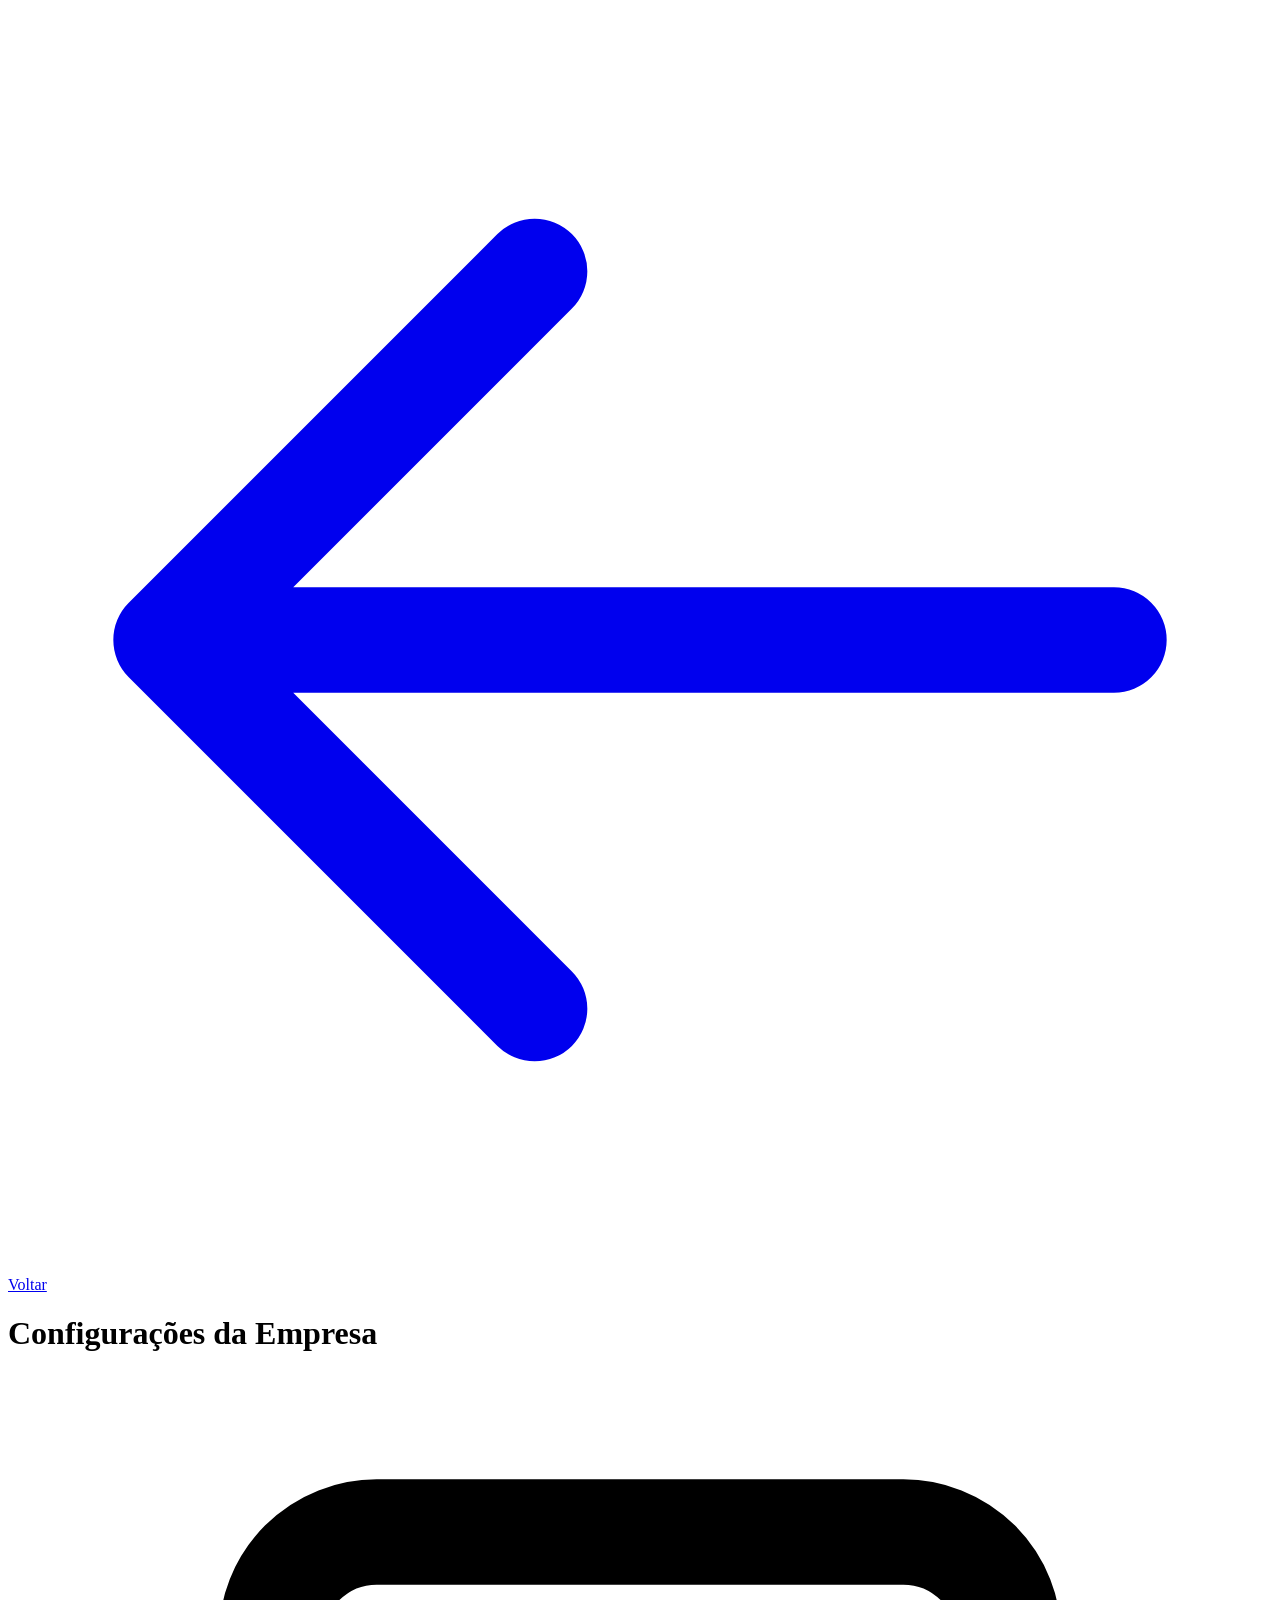
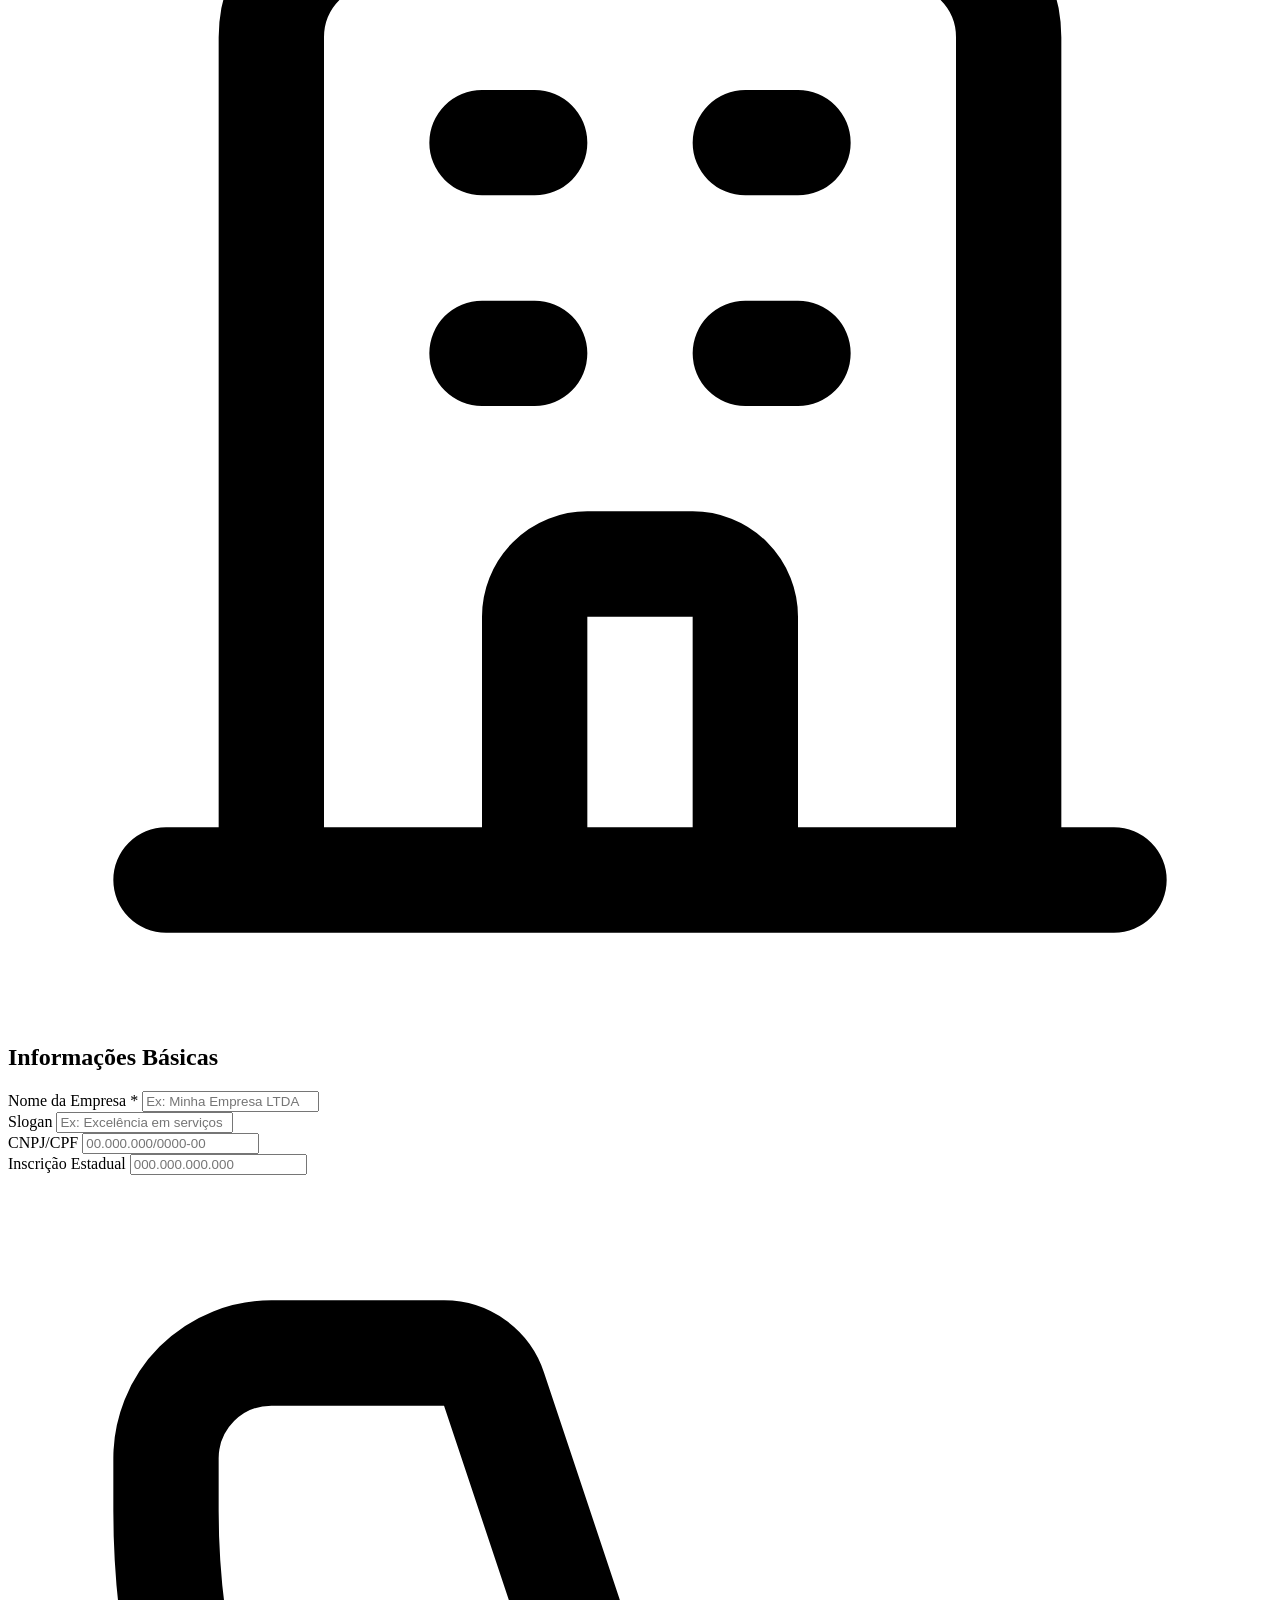
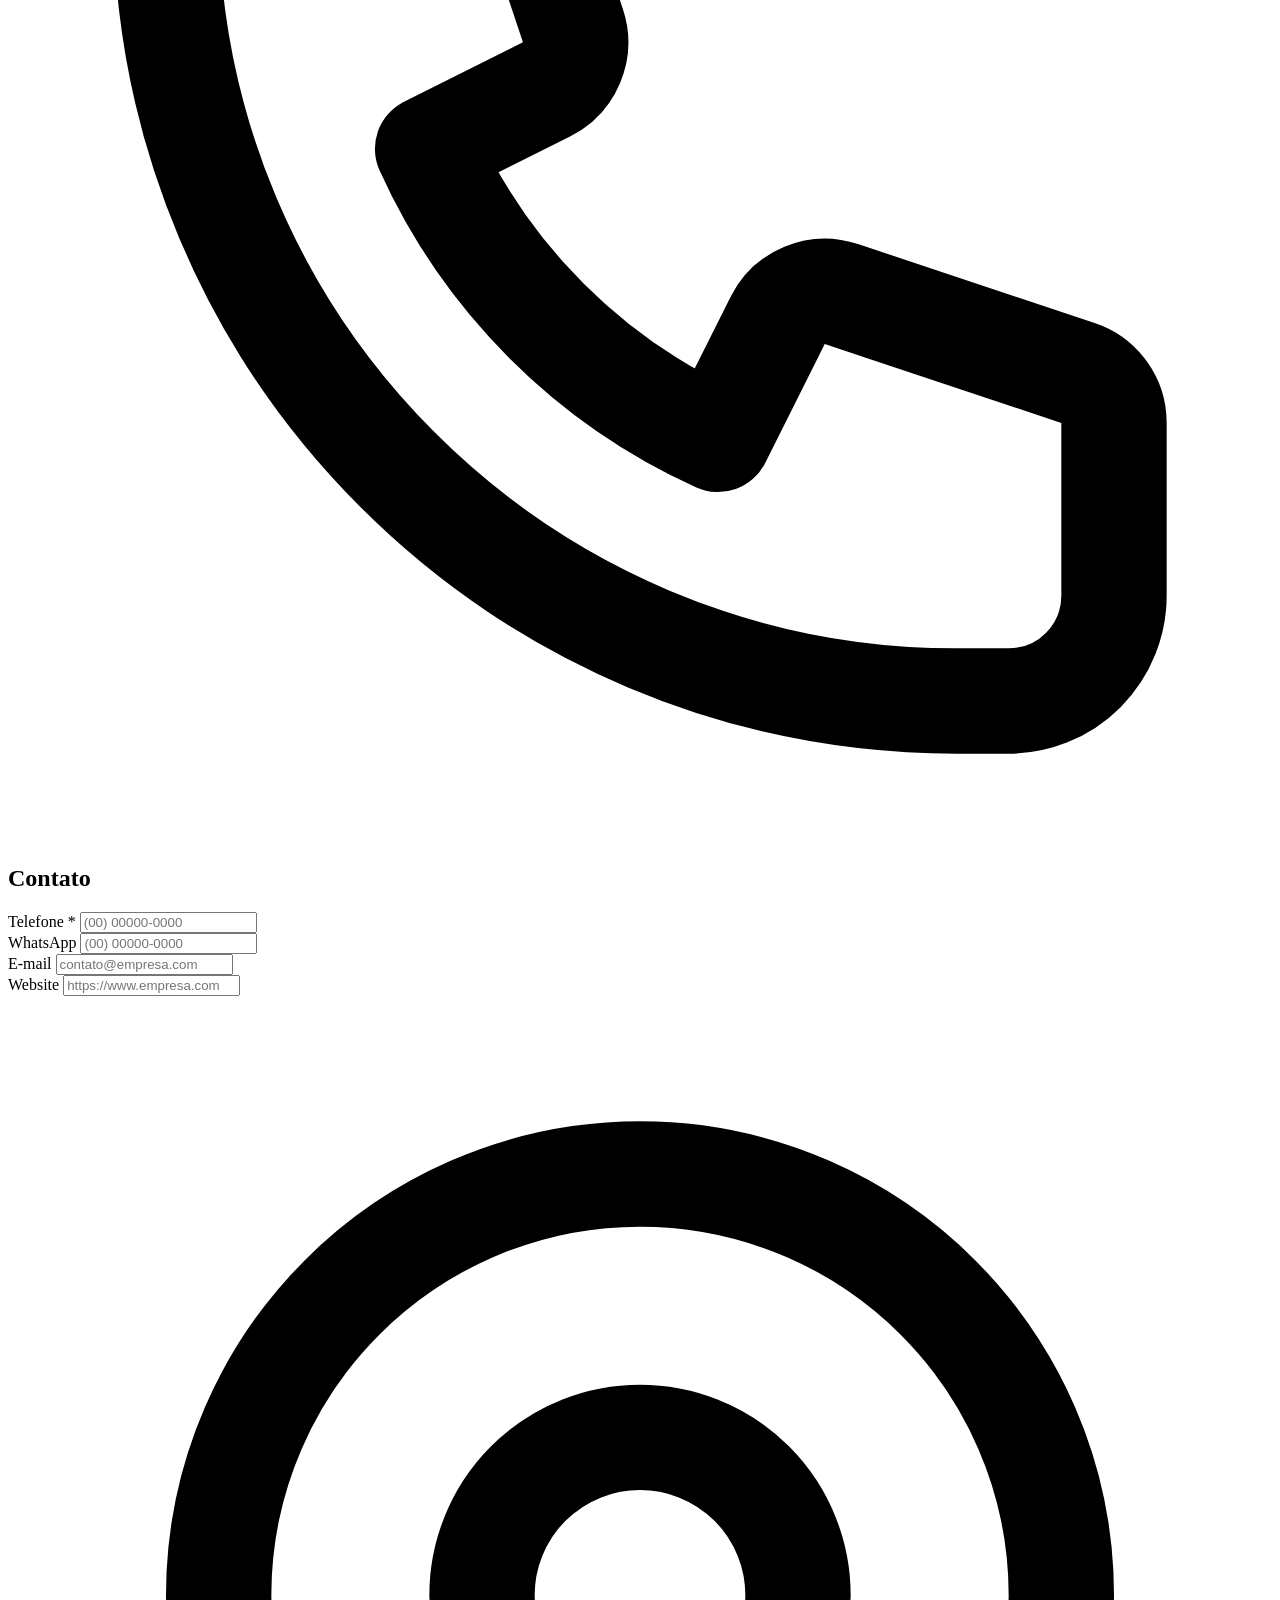
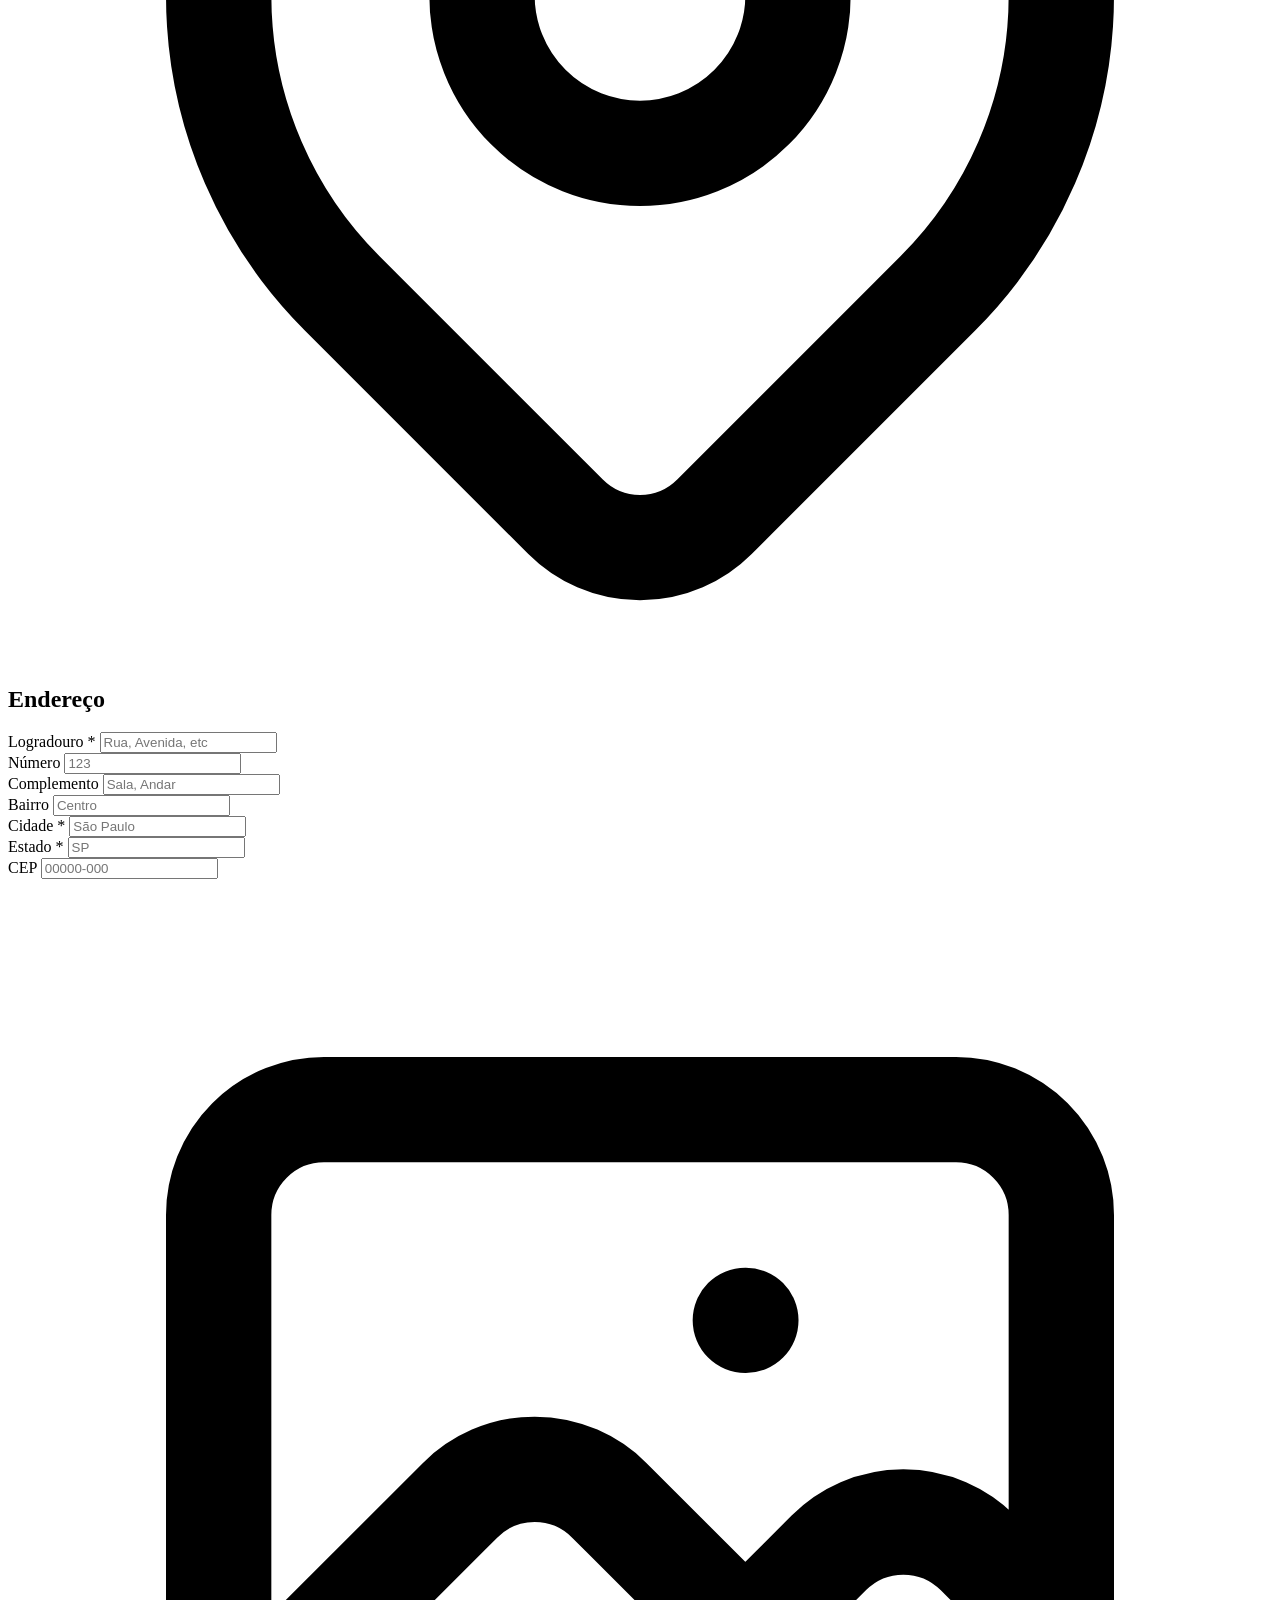
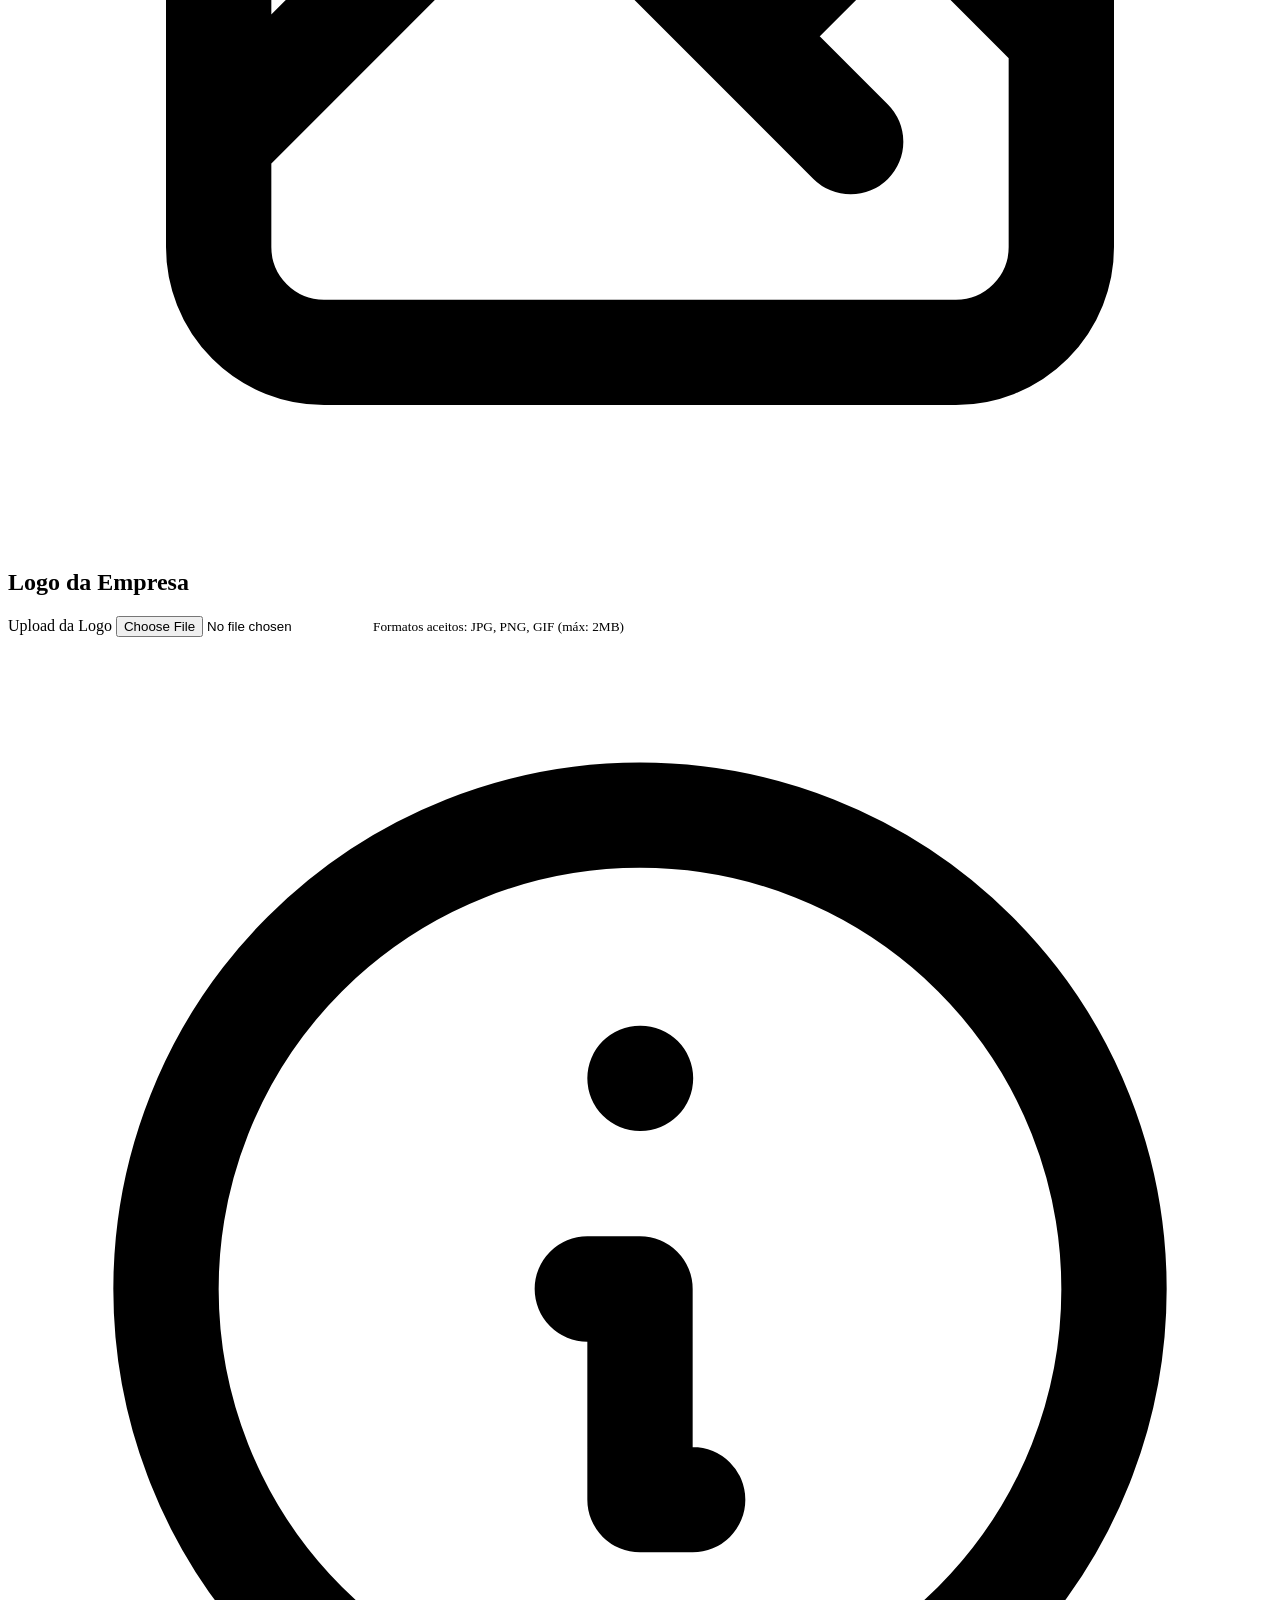
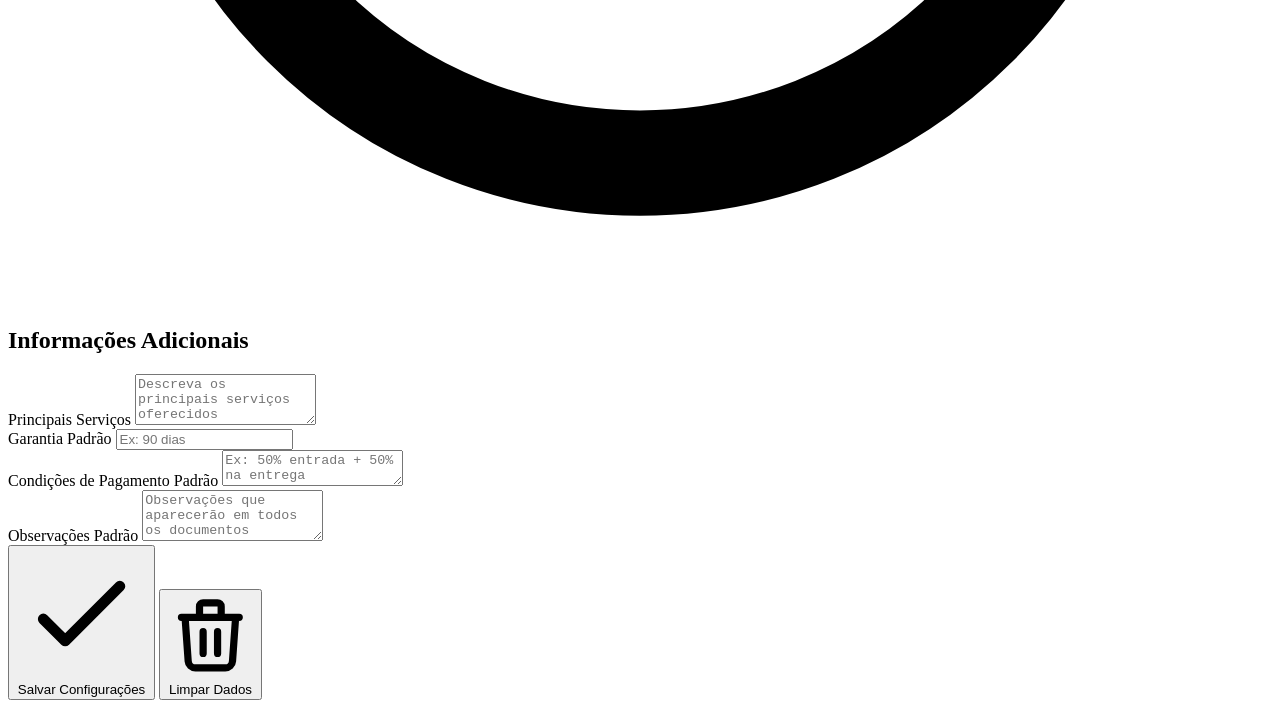
==== admin.html @ c1aea3e6 "Add files via upload" ====
<!DOCTYPE html>
<html lang="pt-BR">

<head>
    <meta charset="UTF-8">
    <meta name="viewport" content="width=device-width, initial-scale=1.0">
    <meta name="description" content="Configurações administrativas da empresa">
    <title>Painel Administrativo - Configurações</title>
    <link rel="stylesheet" href="css/style.css">
    <link rel="preconnect" href="https://fonts.googleapis.com">
    <link rel="preconnect" href="https://fonts.gstatic.com" crossorigin>
</head>

<body>
    <div class="container">
        <header class="header">
            <a href="index.html" class="back-button">
                <svg xmlns="http://www.w3.org/2000/svg" fill="none" viewBox="0 0 24 24" stroke="currentColor"
                    stroke-width="2">
                    <path stroke-linecap="round" stroke-linejoin="round" d="M10 19l-7-7m0 0l7-7m-7 7h18" />
                </svg>
                Voltar
            </a>
            <h1>Configurações da Empresa</h1>
        </header>

        <main class="admin-panel">
            <form id="adminForm" class="admin-form">
                <div class="form-section">
                    <h2>
                        <svg xmlns="http://www.w3.org/2000/svg" fill="none" viewBox="0 0 24 24" stroke="currentColor"
                            stroke-width="2">
                            <path stroke-linecap="round" stroke-linejoin="round"
                                d="M19 21V5a2 2 0 00-2-2H7a2 2 0 00-2 2v16m14 0h2m-2 0h-5m-9 0H3m2 0h5M9 7h1m-1 4h1m4-4h1m-1 4h1m-5 10v-5a1 1 0 011-1h2a1 1 0 011 1v5m-4 0h4" />
                        </svg>
                        Informações Básicas
                    </h2>

                    <div class="form-group">
                        <label for="companyName">Nome da Empresa *</label>
                        <input type="text" id="companyName" required placeholder="Ex: Minha Empresa LTDA">
                    </div>

                    <div class="form-group">
                        <label for="companySlogan">Slogan</label>
                        <input type="text" id="companySlogan" placeholder="Ex: Excelência em serviços">
                    </div>

                    <div class="form-row">
                        <div class="form-group">
                            <label for="companyCNPJ">CNPJ/CPF</label>
                            <input type="text" id="companyCNPJ" placeholder="00.000.000/0000-00">
                        </div>

                        <div class="form-group">
                            <label for="companyIE">Inscrição Estadual</label>
                            <input type="text" id="companyIE" placeholder="000.000.000.000">
                        </div>
                    </div>
                </div>

                <div class="form-section">
                    <h2>
                        <svg xmlns="http://www.w3.org/2000/svg" fill="none" viewBox="0 0 24 24" stroke="currentColor"
                            stroke-width="2">
                            <path stroke-linecap="round" stroke-linejoin="round"
                                d="M3 5a2 2 0 012-2h3.28a1 1 0 01.948.684l1.498 4.493a1 1 0 01-.502 1.21l-2.257 1.13a11.042 11.042 0 005.516 5.516l1.13-2.257a1 1 0 011.21-.502l4.493 1.498a1 1 0 01.684.949V19a2 2 0 01-2 2h-1C9.716 21 3 14.284 3 6V5z" />
                        </svg>
                        Contato
                    </h2>

                    <div class="form-row">
                        <div class="form-group">
                            <label for="companyPhone">Telefone *</label>
                            <input type="tel" id="companyPhone" required placeholder="(00) 00000-0000">
                        </div>

                        <div class="form-group">
                            <label for="companyWhatsapp">WhatsApp</label>
                            <input type="tel" id="companyWhatsapp" placeholder="(00) 00000-0000">
                        </div>
                    </div>

                    <div class="form-group">
                        <label for="companyEmail">E-mail</label>
                        <input type="email" id="companyEmail" placeholder="contato@empresa.com">
                    </div>

                    <div class="form-group">
                        <label for="companyWebsite">Website</label>
                        <input type="url" id="companyWebsite" placeholder="https://www.empresa.com">
                    </div>
                </div>

                <div class="form-section">
                    <h2>
                        <svg xmlns="http://www.w3.org/2000/svg" fill="none" viewBox="0 0 24 24" stroke="currentColor"
                            stroke-width="2">
                            <path stroke-linecap="round" stroke-linejoin="round"
                                d="M17.657 16.657L13.414 20.9a1.998 1.998 0 01-2.827 0l-4.244-4.243a8 8 0 1111.314 0z" />
                            <path stroke-linecap="round" stroke-linejoin="round" d="M15 11a3 3 0 11-6 0 3 3 0 016 0z" />
                        </svg>
                        Endereço
                    </h2>

                    <div class="form-group">
                        <label for="companyAddress">Logradouro *</label>
                        <input type="text" id="companyAddress" required placeholder="Rua, Avenida, etc">
                    </div>

                    <div class="form-row">
                        <div class="form-group">
                            <label for="companyNumber">Número</label>
                            <input type="text" id="companyNumber" placeholder="123">
                        </div>

                        <div class="form-group">
                            <label for="companyComplement">Complemento</label>
                            <input type="text" id="companyComplement" placeholder="Sala, Andar">
                        </div>
                    </div>

                    <div class="form-row">
                        <div class="form-group">
                            <label for="companyNeighborhood">Bairro</label>
                            <input type="text" id="companyNeighborhood" placeholder="Centro">
                        </div>

                        <div class="form-group">
                            <label for="companyCity">Cidade *</label>
                            <input type="text" id="companyCity" required placeholder="São Paulo">
                        </div>
                    </div>

                    <div class="form-row">
                        <div class="form-group">
                            <label for="companyState">Estado *</label>
                            <input type="text" id="companyState" required placeholder="SP" maxlength="2">
                        </div>

                        <div class="form-group">
                            <label for="companyCEP">CEP</label>
                            <input type="text" id="companyCEP" placeholder="00000-000">
                        </div>
                    </div>
                </div>

                <div class="form-section">
                    <h2>
                        <svg xmlns="http://www.w3.org/2000/svg" fill="none" viewBox="0 0 24 24" stroke="currentColor"
                            stroke-width="2">
                            <path stroke-linecap="round" stroke-linejoin="round"
                                d="M4 16l4.586-4.586a2 2 0 012.828 0L16 16m-2-2l1.586-1.586a2 2 0 012.828 0L20 14m-6-6h.01M6 20h12a2 2 0 002-2V6a2 2 0 00-2-2H6a2 2 0 00-2 2v12a2 2 0 002 2z" />
                        </svg>
                        Logo da Empresa
                    </h2>

                    <div class="form-group">
                        <label for="companyLogo">Upload da Logo</label>
                        <input type="file" id="companyLogo" accept="image/*">
                        <small>Formatos aceitos: JPG, PNG, GIF (máx: 2MB)</small>
                    </div>

                    <div class="logo-preview" id="logoPreview" style="display: none;">
                        <img src="" alt="Preview da Logo" id="logoPreviewImg">
                        <button type="button" class="btn btn-remove" id="removeLogo">
                            <svg xmlns="http://www.w3.org/2000/svg" fill="none" viewBox="0 0 24 24"
                                stroke="currentColor" stroke-width="2">
                                <path stroke-linecap="round" stroke-linejoin="round"
                                    d="M19 7l-.867 12.142A2 2 0 0116.138 21H7.862a2 2 0 01-1.995-1.858L5 7m5 4v6m4-6v6m1-10V4a1 1 0 00-1-1h-4a1 1 0 00-1 1v3M4 7h16" />
                            </svg>
                            Remover Logo
                        </button>
                    </div>
                </div>

                <div class="form-section">
                    <h2>
                        <svg xmlns="http://www.w3.org/2000/svg" fill="none" viewBox="0 0 24 24" stroke="currentColor"
                            stroke-width="2">
                            <path stroke-linecap="round" stroke-linejoin="round"
                                d="M13 16h-1v-4h-1m1-4h.01M21 12a9 9 0 11-18 0 9 9 0 0118 0z" />
                        </svg>
                        Informações Adicionais
                    </h2>

                    <div class="form-group">
                        <label for="companyServices">Principais Serviços</label>
                        <textarea id="companyServices" rows="3"
                            placeholder="Descreva os principais serviços oferecidos"></textarea>
                    </div>

                    <div class="form-group">
                        <label for="defaultWarranty">Garantia Padrão</label>
                        <input type="text" id="defaultWarranty" placeholder="Ex: 90 dias">
                    </div>

                    <div class="form-group">
                        <label for="paymentTerms">Condições de Pagamento Padrão</label>
                        <textarea id="paymentTerms" rows="2" placeholder="Ex: 50% entrada + 50% na entrega"></textarea>
                    </div>

                    <div class="form-group">
                        <label for="defaultNotes">Observações Padrão</label>
                        <textarea id="defaultNotes" rows="3"
                            placeholder="Observações que aparecerão em todos os documentos"></textarea>
                    </div>
                </div>

                <div class="form-actions">
                    <button type="submit" class="btn btn-primary">
                        <svg xmlns="http://www.w3.org/2000/svg" fill="none" viewBox="0 0 24 24" stroke="currentColor"
                            stroke-width="2">
                            <path stroke-linecap="round" stroke-linejoin="round" d="M5 13l4 4L19 7" />
                        </svg>
                        Salvar Configurações
                    </button>
                    <button type="button" class="btn btn-secondary" id="resetBtn">
                        <svg xmlns="http://www.w3.org/2000/svg" fill="none" viewBox="0 0 24 24" stroke="currentColor"
                            stroke-width="2">
                            <path stroke-linecap="round" stroke-linejoin="round"
                                d="M19 7l-.867 12.142A2 2 0 0116.138 21H7.862a2 2 0 01-1.995-1.858L5 7m5 4v6m4-6v6m1-10V4a1 1 0 00-1-1h-4a1 1 0 00-1 1v3M4 7h16" />
                        </svg>
                        Limpar Dados
                    </button>
                </div>
            </form>

            <div class="success-message" id="successMessage" style="display: none;">
                <svg xmlns="http://www.w3.org/2000/svg" fill="none" viewBox="0 0 24 24" stroke="currentColor"
                    stroke-width="2">
                    <path stroke-linecap="round" stroke-linejoin="round"
                        d="M9 12l2 2 4-4m6 2a9 9 0 11-18 0 9 9 0 0118 0z" />
                </svg>
                Configurações salvas com sucesso!
            </div>
        </main>
    </div>

    <script src="js/admin.js"></script>
</body>

</html>
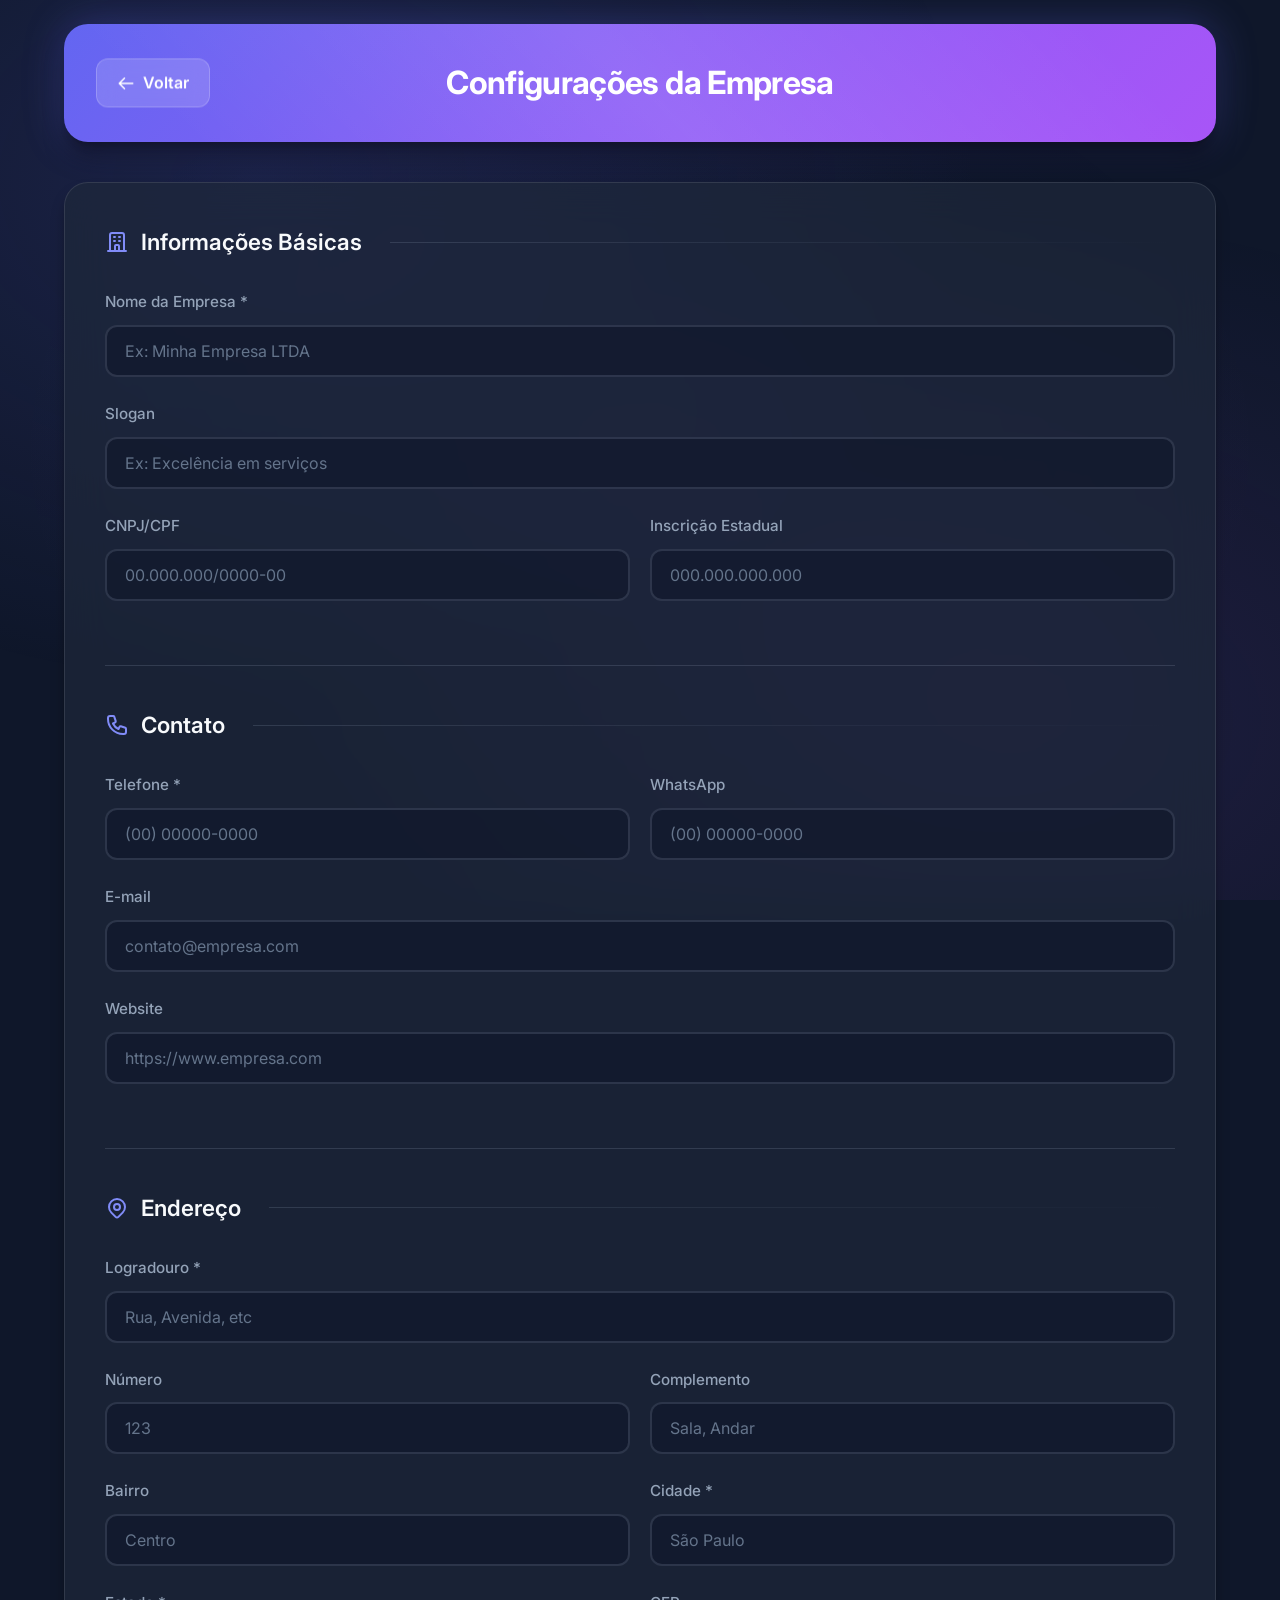
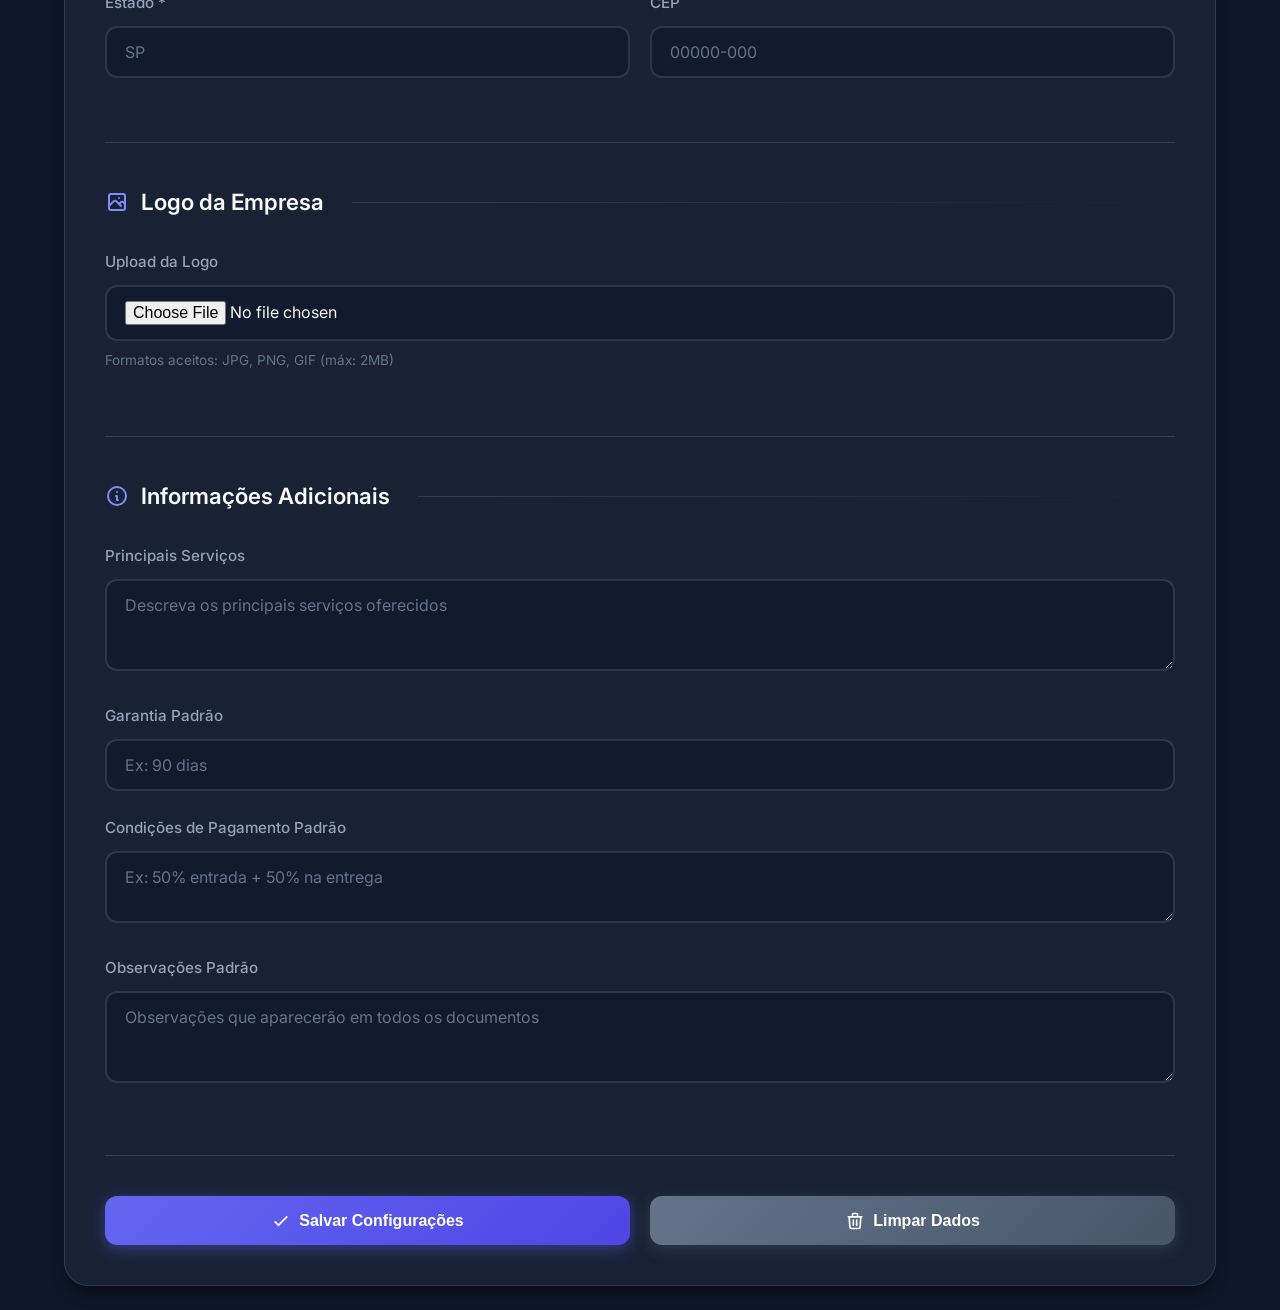
==== commit 6f3c7b36: "Fix asset paths for Netlify deployment HTML files referenced CSS and JS in non-existent subdirectori" ====
--- a/admin.html
+++ b/admin.html
@@ -6,7 +6,7 @@
     <meta name="viewport" content="width=device-width, initial-scale=1.0">
     <meta name="description" content="Configurações administrativas da empresa">
     <title>Painel Administrativo - Configurações</title>
-    <link rel="stylesheet" href="css/style.css">
+    <link rel="stylesheet" href="style.css">
     <link rel="preconnect" href="https://fonts.googleapis.com">
     <link rel="preconnect" href="https://fonts.gstatic.com" crossorigin>
 </head>
@@ -237,7 +237,7 @@
         </main>
     </div>
 
-    <script src="js/admin.js"></script>
+    <script src="admin.js"></script>
 </body>
 
 </html>
--- a/style.css
+++ b/style.css
@@ -0,0 +1,1177 @@
+/* ==================== GOOGLE FONTS ==================== */
+@import url('https://fonts.googleapis.com/css2?family=Inter:wght@300;400;500;600;700;800&display=swap');
+
+/* ==================== CSS RESET & BASE ==================== */
+* {
+    margin: 0;
+    padding: 0;
+    box-sizing: border-box;
+}
+
+:root {
+    /* Primary Colors */
+    --primary: #6366f1;
+    --primary-dark: #4f46e5;
+    --primary-light: #818cf8;
+    --primary-glow: rgba(99, 102, 241, 0.4);
+    
+    /* Secondary & Accent */
+    --secondary: #64748b;
+    --accent: #f472b6;
+    --accent-light: #f9a8d4;
+    
+    /* Status Colors */
+    --success: #10b981;
+    --success-light: #34d399;
+    --danger: #ef4444;
+    --danger-light: #f87171;
+    --warning: #f59e0b;
+    --whatsapp: #25D366;
+    --whatsapp-dark: #128C7E;
+    
+    /* Background Colors */
+    --bg-body: #0f172a;
+    --bg-card: rgba(30, 41, 59, 0.8);
+    --bg-card-hover: rgba(51, 65, 85, 0.9);
+    --bg-input: rgba(15, 23, 42, 0.6);
+    --bg-header: linear-gradient(135deg, #6366f1 0%, #8b5cf6 50%, #a855f7 100%);
+    
+    /* Text Colors */
+    --text-primary: #f8fafc;
+    --text-secondary: #94a3b8;
+    --text-muted: #64748b;
+    --text-accent: #c4b5fd;
+    
+    /* Borders & Shadows */
+    --border: rgba(148, 163, 184, 0.2);
+    --border-hover: rgba(99, 102, 241, 0.5);
+    --glass-border: rgba(255, 255, 255, 0.1);
+    
+    --shadow-sm: 0 1px 2px rgba(0, 0, 0, 0.3);
+    --shadow: 0 4px 6px -1px rgba(0, 0, 0, 0.3), 0 2px 4px -2px rgba(0, 0, 0, 0.2);
+    --shadow-lg: 0 10px 15px -3px rgba(0, 0, 0, 0.4), 0 4px 6px -4px rgba(0, 0, 0, 0.3);
+    --shadow-xl: 0 20px 25px -5px rgba(0, 0, 0, 0.4), 0 8px 10px -6px rgba(0, 0, 0, 0.3);
+    --shadow-glow: 0 0 40px rgba(99, 102, 241, 0.3);
+    --shadow-glow-success: 0 0 20px rgba(16, 185, 129, 0.4);
+    
+    /* Border Radius */
+    --radius: 16px;
+    --radius-sm: 12px;
+    --radius-lg: 24px;
+    --radius-full: 9999px;
+    
+    /* Transitions */
+    --transition: all 0.3s cubic-bezier(0.4, 0, 0.2, 1);
+    --transition-fast: all 0.15s cubic-bezier(0.4, 0, 0.2, 1);
+    --transition-slow: all 0.5s cubic-bezier(0.4, 0, 0.2, 1);
+    
+    /* Glass Effect */
+    --glass-bg: rgba(30, 41, 59, 0.7);
+    --glass-blur: blur(20px);
+}
+
+/* ==================== BODY ==================== */
+body {
+    font-family: 'Inter', -apple-system, BlinkMacSystemFont, 'Segoe UI', Roboto, sans-serif;
+    background: var(--bg-body);
+    color: var(--text-primary);
+    line-height: 1.7;
+    min-height: 100vh;
+    overflow-x: hidden;
+}
+
+/* Animated Background */
+body::before {
+    content: '';
+    position: fixed;
+    top: 0;
+    left: 0;
+    right: 0;
+    bottom: 0;
+    background: 
+        radial-gradient(ellipse at 20% 20%, rgba(99, 102, 241, 0.15) 0%, transparent 50%),
+        radial-gradient(ellipse at 80% 80%, rgba(168, 85, 247, 0.1) 0%, transparent 50%),
+        radial-gradient(ellipse at 50% 50%, rgba(139, 92, 246, 0.05) 0%, transparent 70%);
+    pointer-events: none;
+    z-index: -1;
+}
+
+/* ==================== CONTAINER ==================== */
+.container {
+    max-width: 1200px;
+    margin: 0 auto;
+    padding: 24px;
+    min-height: 100vh;
+    display: flex;
+    flex-direction: column;
+}
+
+/* ==================== HEADER ==================== */
+.header {
+    background: var(--bg-header);
+    color: white;
+    padding: 2rem 2.5rem;
+    border-radius: var(--radius-lg);
+    margin-bottom: 2.5rem;
+    box-shadow: var(--shadow-xl), var(--shadow-glow);
+    position: relative;
+    overflow: hidden;
+}
+
+.header::before {
+    content: '';
+    position: absolute;
+    top: -50%;
+    left: -50%;
+    width: 200%;
+    height: 200%;
+    background: linear-gradient(
+        45deg,
+        transparent 30%,
+        rgba(255, 255, 255, 0.1) 50%,
+        transparent 70%
+    );
+    animation: shimmer 3s infinite;
+    pointer-events: none;
+}
+
+@keyframes shimmer {
+    0% { transform: translateX(-100%) rotate(45deg); }
+    100% { transform: translateX(100%) rotate(45deg); }
+}
+
+.header h1 {
+    font-size: 2rem;
+    font-weight: 700;
+    text-align: center;
+    letter-spacing: -0.02em;
+    position: relative;
+    z-index: 1;
+}
+
+.logo-container {
+    display: flex;
+    align-items: center;
+    justify-content: center;
+    gap: 1.25rem;
+}
+
+.logo {
+    max-height: 70px;
+    max-width: 160px;
+    object-fit: contain;
+    filter: drop-shadow(0 4px 6px rgba(0, 0, 0, 0.3));
+}
+
+.header-title {
+    margin: 0;
+    text-shadow: 0 2px 10px rgba(0, 0, 0, 0.2);
+}
+
+.back-button {
+    position: absolute;
+    left: 2rem;
+    top: 50%;
+    transform: translateY(-50%);
+    color: white;
+    text-decoration: none;
+    font-weight: 600;
+    padding: 0.625rem 1.25rem;
+    border-radius: var(--radius-sm);
+    background: rgba(255, 255, 255, 0.15);
+    backdrop-filter: blur(10px);
+    transition: var(--transition);
+    border: 1px solid rgba(255, 255, 255, 0.2);
+    display: flex;
+    align-items: center;
+    gap: 0.5rem;
+    z-index: 2;
+}
+
+.back-button:hover {
+    background: rgba(255, 255, 255, 0.25);
+    transform: translateY(-50%) translateX(-3px);
+    box-shadow: 0 4px 15px rgba(0, 0, 0, 0.2);
+}
+
+.back-button svg {
+    width: 18px;
+    height: 18px;
+}
+
+/* ==================== MAIN MENU ==================== */
+.main-menu {
+    flex: 1;
+}
+
+.welcome-card {
+    background: var(--glass-bg);
+    backdrop-filter: var(--glass-blur);
+    padding: 2.5rem;
+    border-radius: var(--radius-lg);
+    text-align: center;
+    margin-bottom: 2.5rem;
+    box-shadow: var(--shadow-lg);
+    border: 1px solid var(--glass-border);
+}
+
+.welcome-card h2 {
+    background: linear-gradient(135deg, var(--primary-light), var(--accent));
+    -webkit-background-clip: text;
+    -webkit-text-fill-color: transparent;
+    background-clip: text;
+    margin-bottom: 0.75rem;
+    font-size: 2rem;
+    font-weight: 700;
+}
+
+.welcome-card p {
+    color: var(--text-secondary);
+    font-size: 1.1rem;
+}
+
+.menu-cards {
+    display: grid;
+    grid-template-columns: repeat(auto-fit, minmax(280px, 1fr));
+    gap: 1.75rem;
+    margin-bottom: 2.5rem;
+}
+
+.menu-card {
+    background: var(--glass-bg);
+    backdrop-filter: var(--glass-blur);
+    padding: 2.25rem;
+    border-radius: var(--radius-lg);
+    text-decoration: none;
+    color: var(--text-primary);
+    box-shadow: var(--shadow-lg);
+    transition: var(--transition);
+    border: 1px solid var(--glass-border);
+    text-align: center;
+    position: relative;
+    overflow: hidden;
+}
+
+.menu-card::before {
+    content: '';
+    position: absolute;
+    top: 0;
+    left: 0;
+    right: 0;
+    height: 3px;
+    background: linear-gradient(90deg, var(--primary), var(--accent));
+    opacity: 0;
+    transition: var(--transition);
+}
+
+.menu-card:hover {
+    transform: translateY(-8px);
+    box-shadow: var(--shadow-xl), var(--shadow-glow);
+    border-color: var(--border-hover);
+    background: var(--bg-card-hover);
+}
+
+.menu-card:hover::before {
+    opacity: 1;
+}
+
+.card-icon {
+    width: 72px;
+    height: 72px;
+    margin: 0 auto 1.25rem;
+    background: linear-gradient(135deg, var(--primary), var(--accent));
+    border-radius: var(--radius);
+    display: flex;
+    align-items: center;
+    justify-content: center;
+    box-shadow: 0 8px 20px rgba(99, 102, 241, 0.3);
+    transition: var(--transition);
+}
+
+.menu-card:hover .card-icon {
+    transform: scale(1.1) rotate(-5deg);
+    box-shadow: 0 12px 30px rgba(99, 102, 241, 0.4);
+}
+
+.card-icon svg {
+    width: 36px;
+    height: 36px;
+    color: white;
+}
+
+.menu-card h3 {
+    color: var(--text-primary);
+    margin-bottom: 0.625rem;
+    font-size: 1.35rem;
+    font-weight: 600;
+}
+
+.menu-card p {
+    color: var(--text-secondary);
+    font-size: 0.95rem;
+    line-height: 1.5;
+}
+
+/* ==================== FORMS ==================== */
+.admin-form,
+.document-form {
+    background: var(--glass-bg);
+    backdrop-filter: var(--glass-blur);
+    padding: 2.5rem;
+    border-radius: var(--radius-lg);
+    box-shadow: var(--shadow-lg);
+    border: 1px solid var(--glass-border);
+}
+
+.form-section {
+    margin-bottom: 2.5rem;
+    padding-bottom: 2.5rem;
+    border-bottom: 1px solid var(--border);
+}
+
+.form-section:last-child {
+    border-bottom: none;
+    margin-bottom: 0;
+    padding-bottom: 0;
+}
+
+.form-section h2 {
+    color: var(--text-primary);
+    margin-bottom: 1.75rem;
+    font-size: 1.4rem;
+    font-weight: 600;
+    display: flex;
+    align-items: center;
+    gap: 0.75rem;
+    position: relative;
+}
+
+.form-section h2::after {
+    content: '';
+    flex: 1;
+    height: 1px;
+    background: linear-gradient(90deg, var(--border), transparent);
+    margin-left: 1rem;
+}
+
+.form-section h2 svg {
+    width: 24px;
+    height: 24px;
+    color: var(--primary-light);
+}
+
+.form-group {
+    margin-bottom: 1.5rem;
+}
+
+.form-group label {
+    display: block;
+    margin-bottom: 0.625rem;
+    font-weight: 500;
+    color: var(--text-secondary);
+    font-size: 0.95rem;
+    transition: var(--transition);
+}
+
+.form-group input,
+.form-group textarea,
+.form-group select {
+    width: 100%;
+    padding: 0.875rem 1.125rem;
+    border: 2px solid var(--border);
+    border-radius: var(--radius-sm);
+    font-size: 1rem;
+    transition: var(--transition);
+    font-family: inherit;
+    background: var(--bg-input);
+    color: var(--text-primary);
+}
+
+.form-group input::placeholder,
+.form-group textarea::placeholder {
+    color: var(--text-muted);
+}
+
+.form-group input:focus,
+.form-group textarea:focus,
+.form-group select:focus {
+    outline: none;
+    border-color: var(--primary);
+    box-shadow: 0 0 0 4px var(--primary-glow);
+    background: var(--bg-card);
+}
+
+.form-group input:focus + label,
+.form-group:focus-within label {
+    color: var(--primary-light);
+}
+
+.form-group small {
+    display: block;
+    margin-top: 0.5rem;
+    color: var(--text-muted);
+    font-size: 0.85rem;
+}
+
+.form-row {
+    display: grid;
+    grid-template-columns: repeat(auto-fit, minmax(200px, 1fr));
+    gap: 1.25rem;
+}
+
+/* Select styling */
+.form-group select {
+    cursor: pointer;
+    appearance: none;
+    background-image: url("data:image/svg+xml,%3Csvg xmlns='http://www.w3.org/2000/svg' fill='none' viewBox='0 0 24 24' stroke='%2394a3b8'%3E%3Cpath stroke-linecap='round' stroke-linejoin='round' stroke-width='2' d='M19 9l-7 7-7-7'/%3E%3C/svg%3E");
+    background-repeat: no-repeat;
+    background-position: right 1rem center;
+    background-size: 1.25rem;
+    padding-right: 3rem;
+}
+
+.form-group select option {
+    background: var(--bg-body);
+    color: var(--text-primary);
+}
+
+/* ==================== BUTTONS ==================== */
+.btn {
+    padding: 0.9rem 1.75rem;
+    border: none;
+    border-radius: var(--radius-sm);
+    font-size: 1rem;
+    font-weight: 600;
+    cursor: pointer;
+    transition: var(--transition);
+    text-decoration: none;
+    display: inline-flex;
+    align-items: center;
+    justify-content: center;
+    gap: 0.5rem;
+    position: relative;
+    overflow: hidden;
+}
+
+.btn::before {
+    content: '';
+    position: absolute;
+    top: 0;
+    left: -100%;
+    width: 100%;
+    height: 100%;
+    background: linear-gradient(90deg, transparent, rgba(255, 255, 255, 0.2), transparent);
+    transition: var(--transition-slow);
+}
+
+.btn:hover::before {
+    left: 100%;
+}
+
+.btn svg {
+    width: 20px;
+    height: 20px;
+}
+
+.btn-primary {
+    background: linear-gradient(135deg, var(--primary), var(--primary-dark));
+    color: white;
+    box-shadow: 0 4px 15px rgba(99, 102, 241, 0.4);
+}
+
+.btn-primary:hover {
+    transform: translateY(-3px);
+    box-shadow: 0 8px 25px rgba(99, 102, 241, 0.5);
+}
+
+.btn-secondary {
+    background: linear-gradient(135deg, var(--secondary), #475569);
+    color: white;
+    box-shadow: 0 4px 15px rgba(100, 116, 139, 0.3);
+}
+
+.btn-secondary:hover {
+    transform: translateY(-3px);
+    box-shadow: 0 8px 20px rgba(100, 116, 139, 0.4);
+}
+
+.btn-whatsapp {
+    background: linear-gradient(135deg, var(--whatsapp), var(--whatsapp-dark));
+    color: white;
+    box-shadow: 0 4px 15px rgba(37, 211, 102, 0.4);
+}
+
+.btn-whatsapp:hover {
+    transform: translateY(-3px);
+    box-shadow: 0 8px 25px rgba(37, 211, 102, 0.5);
+}
+
+.btn-add {
+    background: linear-gradient(135deg, var(--success), var(--success-light));
+    color: white;
+    width: 100%;
+    box-shadow: 0 4px 15px rgba(16, 185, 129, 0.3);
+}
+
+.btn-add:hover {
+    transform: translateY(-2px);
+    box-shadow: 0 6px 20px rgba(16, 185, 129, 0.4);
+}
+
+.btn-remove {
+    background: linear-gradient(135deg, var(--danger), var(--danger-light));
+    color: white;
+    padding: 0.625rem 1.25rem;
+    font-size: 0.875rem;
+    box-shadow: 0 4px 15px rgba(239, 68, 68, 0.3);
+}
+
+.btn-remove:hover {
+    transform: translateY(-2px);
+    box-shadow: 0 6px 20px rgba(239, 68, 68, 0.4);
+}
+
+.form-actions {
+    display: flex;
+    gap: 1.25rem;
+    flex-wrap: wrap;
+    margin-top: 2.5rem;
+}
+
+.form-actions .btn {
+    flex: 1;
+    min-width: 200px;
+}
+
+/* ==================== LOGO PREVIEW ==================== */
+.logo-preview {
+    margin-top: 1.25rem;
+    padding: 1.5rem;
+    background: var(--bg-input);
+    border-radius: var(--radius-sm);
+    text-align: center;
+    border: 2px dashed var(--border);
+}
+
+.logo-preview img {
+    max-width: 300px;
+    max-height: 150px;
+    object-fit: contain;
+    margin-bottom: 1.25rem;
+    border-radius: var(--radius-sm);
+    box-shadow: var(--shadow);
+}
+
+/* ==================== ITEMS CONTAINER ==================== */
+.item-card {
+    background: var(--bg-input);
+    padding: 1.75rem;
+    border-radius: var(--radius-sm);
+    margin-bottom: 1.25rem;
+    border: 2px solid var(--border);
+    position: relative;
+    transition: var(--transition);
+}
+
+.item-card:hover {
+    border-color: var(--border-hover);
+    box-shadow: var(--shadow);
+}
+
+.item-header {
+    display: flex;
+    justify-content: space-between;
+    align-items: center;
+    margin-bottom: 1.25rem;
+}
+
+.item-header h3 {
+    color: var(--primary-light);
+    font-size: 1.1rem;
+    font-weight: 600;
+}
+
+.item-remove {
+    background: linear-gradient(135deg, var(--danger), var(--danger-light));
+    color: white;
+    border: none;
+    padding: 0.5rem 1rem;
+    border-radius: var(--radius-sm);
+    cursor: pointer;
+    font-size: 0.85rem;
+    font-weight: 600;
+    transition: var(--transition);
+}
+
+.item-remove:hover {
+    transform: scale(1.05);
+    box-shadow: 0 4px 15px rgba(239, 68, 68, 0.4);
+}
+
+/* ==================== TOTAL SECTION ==================== */
+.total-section {
+    background: linear-gradient(135deg, #6366f1 0%, #8b5cf6 50%, #a855f7 100%);
+    padding: 2.25rem;
+    border-radius: var(--radius-lg);
+    margin-top: 2rem;
+    box-shadow: var(--shadow-xl), var(--shadow-glow);
+    position: relative;
+    overflow: hidden;
+}
+
+.total-section::before {
+    content: '';
+    position: absolute;
+    top: -50%;
+    left: -50%;
+    width: 200%;
+    height: 200%;
+    background: linear-gradient(
+        45deg,
+        transparent 30%,
+        rgba(255, 255, 255, 0.08) 50%,
+        transparent 70%
+    );
+    animation: shimmer 4s infinite;
+    pointer-events: none;
+}
+
+.total-display {
+    color: white;
+    position: relative;
+    z-index: 1;
+}
+
+.total-row {
+    display: flex;
+    justify-content: space-between;
+    align-items: center;
+    margin-bottom: 1rem;
+    font-size: 1.1rem;
+}
+
+.total-row.final-total {
+    font-size: 1.85rem;
+    font-weight: 700;
+    margin-top: 1.25rem;
+    padding-top: 1.25rem;
+    border-top: 2px solid rgba(255, 255, 255, 0.25);
+    text-shadow: 0 2px 10px rgba(0, 0, 0, 0.2);
+}
+
+.discount-input {
+    width: 120px !important;
+    padding: 0.625rem !important;
+    border-radius: var(--radius-sm);
+    border: 2px solid rgba(255, 255, 255, 0.3) !important;
+    background: rgba(255, 255, 255, 0.15) !important;
+    color: white !important;
+    font-weight: 600;
+    text-align: center;
+}
+
+.discount-input:focus {
+    background: rgba(255, 255, 255, 0.25) !important;
+    border-color: white !important;
+    box-shadow: 0 0 0 4px rgba(255, 255, 255, 0.2) !important;
+}
+
+/* ==================== SUCCESS MESSAGE ==================== */
+.success-message {
+    background: linear-gradient(135deg, var(--success), var(--success-light));
+    color: white;
+    padding: 1.25rem 1.75rem;
+    border-radius: var(--radius-sm);
+    margin-top: 1.25rem;
+    text-align: center;
+    font-weight: 600;
+    animation: slideDown 0.4s ease-out;
+    box-shadow: var(--shadow-glow-success);
+    display: flex;
+    align-items: center;
+    justify-content: center;
+    gap: 0.75rem;
+}
+
+.success-message svg {
+    width: 24px;
+    height: 24px;
+}
+
+@keyframes slideDown {
+    from {
+        opacity: 0;
+        transform: translateY(-15px);
+    }
+    to {
+        opacity: 1;
+        transform: translateY(0);
+    }
+}
+
+/* ==================== HISTORY PAGE ==================== */
+.filter-section {
+    background: var(--glass-bg);
+    backdrop-filter: var(--glass-blur);
+    padding: 1.75rem;
+    border-radius: var(--radius-lg);
+    margin-bottom: 2rem;
+    box-shadow: var(--shadow-lg);
+    border: 1px solid var(--glass-border);
+}
+
+.filter-tabs {
+    display: flex;
+    gap: 1rem;
+    margin-bottom: 1.25rem;
+    flex-wrap: wrap;
+}
+
+.filter-tab {
+    padding: 0.75rem 1.5rem;
+    border: 2px solid var(--border);
+    background: var(--bg-input);
+    border-radius: var(--radius-full);
+    cursor: pointer;
+    font-weight: 600;
+    font-size: 0.95rem;
+    transition: var(--transition);
+    color: var(--text-secondary);
+}
+
+.filter-tab.active {
+    background: linear-gradient(135deg, var(--primary), var(--primary-dark));
+    color: white;
+    border-color: var(--primary);
+    box-shadow: 0 4px 15px rgba(99, 102, 241, 0.4);
+}
+
+.filter-tab:hover:not(.active) {
+    border-color: var(--primary);
+    color: var(--primary-light);
+    background: rgba(99, 102, 241, 0.1);
+}
+
+.search-box input {
+    width: 100%;
+    padding: 0.9rem 1.25rem;
+    border: 2px solid var(--border);
+    border-radius: var(--radius-sm);
+    font-size: 1rem;
+    background: var(--bg-input);
+    color: var(--text-primary);
+    transition: var(--transition);
+}
+
+.search-box input::placeholder {
+    color: var(--text-muted);
+}
+
+.search-box input:focus {
+    outline: none;
+    border-color: var(--primary);
+    box-shadow: 0 0 0 4px var(--primary-glow);
+}
+
+.documents-list {
+    display: grid;
+    gap: 1.25rem;
+}
+
+.document-item {
+    background: var(--glass-bg);
+    backdrop-filter: var(--glass-blur);
+    padding: 1.75rem;
+    border-radius: var(--radius-lg);
+    box-shadow: var(--shadow);
+    border: 1px solid var(--glass-border);
+    transition: var(--transition);
+}
+
+.document-item:hover {
+    border-color: var(--border-hover);
+    box-shadow: var(--shadow-lg), var(--shadow-glow);
+    transform: translateY(-3px);
+}
+
+.document-header {
+    display: flex;
+    justify-content: space-between;
+    align-items: start;
+    margin-bottom: 1.25rem;
+}
+
+.document-badge {
+    padding: 0.5rem 1rem;
+    border-radius: var(--radius-full);
+    font-size: 0.85rem;
+    font-weight: 600;
+}
+
+.badge-budget {
+    background: linear-gradient(135deg, rgba(99, 102, 241, 0.2), rgba(139, 92, 246, 0.2));
+    color: var(--primary-light);
+    border: 1px solid rgba(99, 102, 241, 0.3);
+}
+
+.badge-receipt {
+    background: linear-gradient(135deg, rgba(16, 185, 129, 0.2), rgba(52, 211, 153, 0.2));
+    color: var(--success-light);
+    border: 1px solid rgba(16, 185, 129, 0.3);
+}
+
+.document-info h3 {
+    color: var(--text-primary);
+    margin-bottom: 0.5rem;
+    font-size: 1.2rem;
+    font-weight: 600;
+}
+
+.document-info p {
+    color: var(--text-secondary);
+    font-size: 0.9rem;
+}
+
+.document-meta {
+    display: grid;
+    grid-template-columns: repeat(auto-fit, minmax(140px, 1fr));
+    gap: 1rem;
+    margin-bottom: 1.25rem;
+    padding-top: 1.25rem;
+    border-top: 1px solid var(--border);
+}
+
+.meta-item {
+    display: flex;
+    flex-direction: column;
+}
+
+.meta-label {
+    font-size: 0.8rem;
+    color: var(--text-muted);
+    margin-bottom: 0.25rem;
+    text-transform: uppercase;
+    letter-spacing: 0.05em;
+}
+
+.meta-value {
+    font-weight: 600;
+    color: var(--text-primary);
+    font-size: 1rem;
+}
+
+.document-actions {
+    display: flex;
+    gap: 0.75rem;
+    flex-wrap: wrap;
+}
+
+.document-actions .btn {
+    padding: 0.625rem 1.25rem;
+    font-size: 0.875rem;
+}
+
+/* ==================== EMPTY STATE ==================== */
+.empty-state {
+    background: var(--glass-bg);
+    backdrop-filter: var(--glass-blur);
+    padding: 4.5rem 2.5rem;
+    border-radius: var(--radius-lg);
+    text-align: center;
+    box-shadow: var(--shadow-lg);
+    border: 1px solid var(--glass-border);
+}
+
+.empty-icon {
+    width: 100px;
+    height: 100px;
+    margin: 0 auto 1.5rem;
+    background: linear-gradient(135deg, var(--primary), var(--accent));
+    border-radius: 50%;
+    display: flex;
+    align-items: center;
+    justify-content: center;
+    opacity: 0.6;
+}
+
+.empty-icon svg {
+    width: 50px;
+    height: 50px;
+    color: white;
+}
+
+.empty-state h3 {
+    color: var(--text-primary);
+    margin-bottom: 0.75rem;
+    font-size: 1.5rem;
+    font-weight: 600;
+}
+
+.empty-state p {
+    color: var(--text-secondary);
+    margin-bottom: 2rem;
+    font-size: 1.05rem;
+}
+
+.empty-actions {
+    display: flex;
+    gap: 1rem;
+    justify-content: center;
+    flex-wrap: wrap;
+}
+
+/* ==================== FOOTER ==================== */
+.footer {
+    text-align: center;
+    padding: 2.5rem;
+    color: var(--text-muted);
+    margin-top: 3rem;
+}
+
+.footer p {
+    margin-bottom: 0.375rem;
+    font-size: 0.95rem;
+}
+
+.footer-year {
+    font-weight: 600;
+    background: linear-gradient(135deg, var(--primary-light), var(--accent));
+    -webkit-background-clip: text;
+    -webkit-text-fill-color: transparent;
+    background-clip: text;
+}
+
+/* ==================== RESPONSIVE ==================== */
+@media (max-width: 768px) {
+    .container {
+        padding: 16px;
+    }
+
+    .header {
+        padding: 1.5rem;
+    }
+
+    .header h1 {
+        font-size: 1.5rem;
+    }
+
+    .back-button {
+        position: static;
+        transform: none;
+        margin-bottom: 1rem;
+        display: inline-flex;
+        width: fit-content;
+    }
+
+    .menu-cards {
+        grid-template-columns: 1fr;
+        gap: 1.25rem;
+    }
+
+    .admin-form,
+    .document-form {
+        padding: 1.5rem;
+    }
+
+    .form-row {
+        grid-template-columns: 1fr;
+    }
+
+    .form-actions {
+        flex-direction: column;
+    }
+
+    .form-actions .btn {
+        width: 100%;
+        min-width: auto;
+    }
+
+    .total-row {
+        font-size: 1rem;
+    }
+
+    .total-row.final-total {
+        font-size: 1.5rem;
+    }
+
+    .filter-tabs {
+        flex-direction: column;
+    }
+
+    .filter-tab {
+        width: 100%;
+        text-align: center;
+    }
+
+    .document-header {
+        flex-direction: column;
+        gap: 1rem;
+    }
+
+    .document-actions {
+        width: 100%;
+    }
+
+    .document-actions .btn {
+        flex: 1;
+    }
+}
+
+@media (max-width: 480px) {
+    .header h1 {
+        font-size: 1.25rem;
+    }
+
+    .card-icon {
+        width: 60px;
+        height: 60px;
+    }
+
+    .card-icon svg {
+        width: 28px;
+        height: 28px;
+    }
+
+    .menu-card h3 {
+        font-size: 1.15rem;
+    }
+
+    .welcome-card h2 {
+        font-size: 1.5rem;
+    }
+
+    .total-section {
+        padding: 1.5rem;
+    }
+
+    .empty-icon {
+        width: 80px;
+        height: 80px;
+    }
+
+    .empty-icon svg {
+        width: 40px;
+        height: 40px;
+    }
+}
+
+/* ==================== ANIMATIONS ==================== */
+@keyframes fadeIn {
+    from {
+        opacity: 0;
+        transform: translateY(25px);
+    }
+    to {
+        opacity: 1;
+        transform: translateY(0);
+    }
+}
+
+@keyframes fadeInScale {
+    from {
+        opacity: 0;
+        transform: scale(0.95);
+    }
+    to {
+        opacity: 1;
+        transform: scale(1);
+    }
+}
+
+.menu-card {
+    animation: fadeIn 0.5s ease-out backwards;
+}
+
+.menu-card:nth-child(1) { animation-delay: 0.1s; }
+.menu-card:nth-child(2) { animation-delay: 0.2s; }
+.menu-card:nth-child(3) { animation-delay: 0.3s; }
+.menu-card:nth-child(4) { animation-delay: 0.4s; }
+
+.document-item {
+    animation: fadeInScale 0.4s ease-out backwards;
+}
+
+.item-card {
+    animation: fadeIn 0.3s ease-out;
+}
+
+.form-section {
+    animation: fadeIn 0.4s ease-out backwards;
+}
+
+.form-section:nth-child(1) { animation-delay: 0.05s; }
+.form-section:nth-child(2) { animation-delay: 0.1s; }
+.form-section:nth-child(3) { animation-delay: 0.15s; }
+.form-section:nth-child(4) { animation-delay: 0.2s; }
+.form-section:nth-child(5) { animation-delay: 0.25s; }
+
+/* ==================== PULSE ANIMATION ==================== */
+@keyframes pulse {
+    0%, 100% {
+        box-shadow: 0 0 0 0 var(--primary-glow);
+    }
+    50% {
+        box-shadow: 0 0 0 10px transparent;
+    }
+}
+
+.btn-primary:focus {
+    animation: pulse 1.5s infinite;
+}
+
+/* ==================== LOADING STATE ==================== */
+.loading {
+    position: relative;
+    pointer-events: none;
+}
+
+.loading::after {
+    content: '';
+    position: absolute;
+    top: 50%;
+    left: 50%;
+    width: 20px;
+    height: 20px;
+    margin: -10px 0 0 -10px;
+    border: 3px solid rgba(255, 255, 255, 0.3);
+    border-top-color: white;
+    border-radius: 50%;
+    animation: spin 0.8s linear infinite;
+}
+
+@keyframes spin {
+    to { transform: rotate(360deg); }
+}
+
+/* ==================== PRINT STYLES ==================== */
+@media print {
+    body {
+        background: white;
+        color: black;
+    }
+
+    body::before {
+        display: none;
+    }
+
+    .header,
+    .footer,
+    .form-actions,
+    .back-button {
+        display: none;
+    }
+
+    .container {
+        max-width: 100%;
+        padding: 0;
+    }
+
+    .form-section,
+    .document-item,
+    .admin-form,
+    .document-form {
+        background: white;
+        box-shadow: none;
+        border: 1px solid #ddd;
+    }
+}
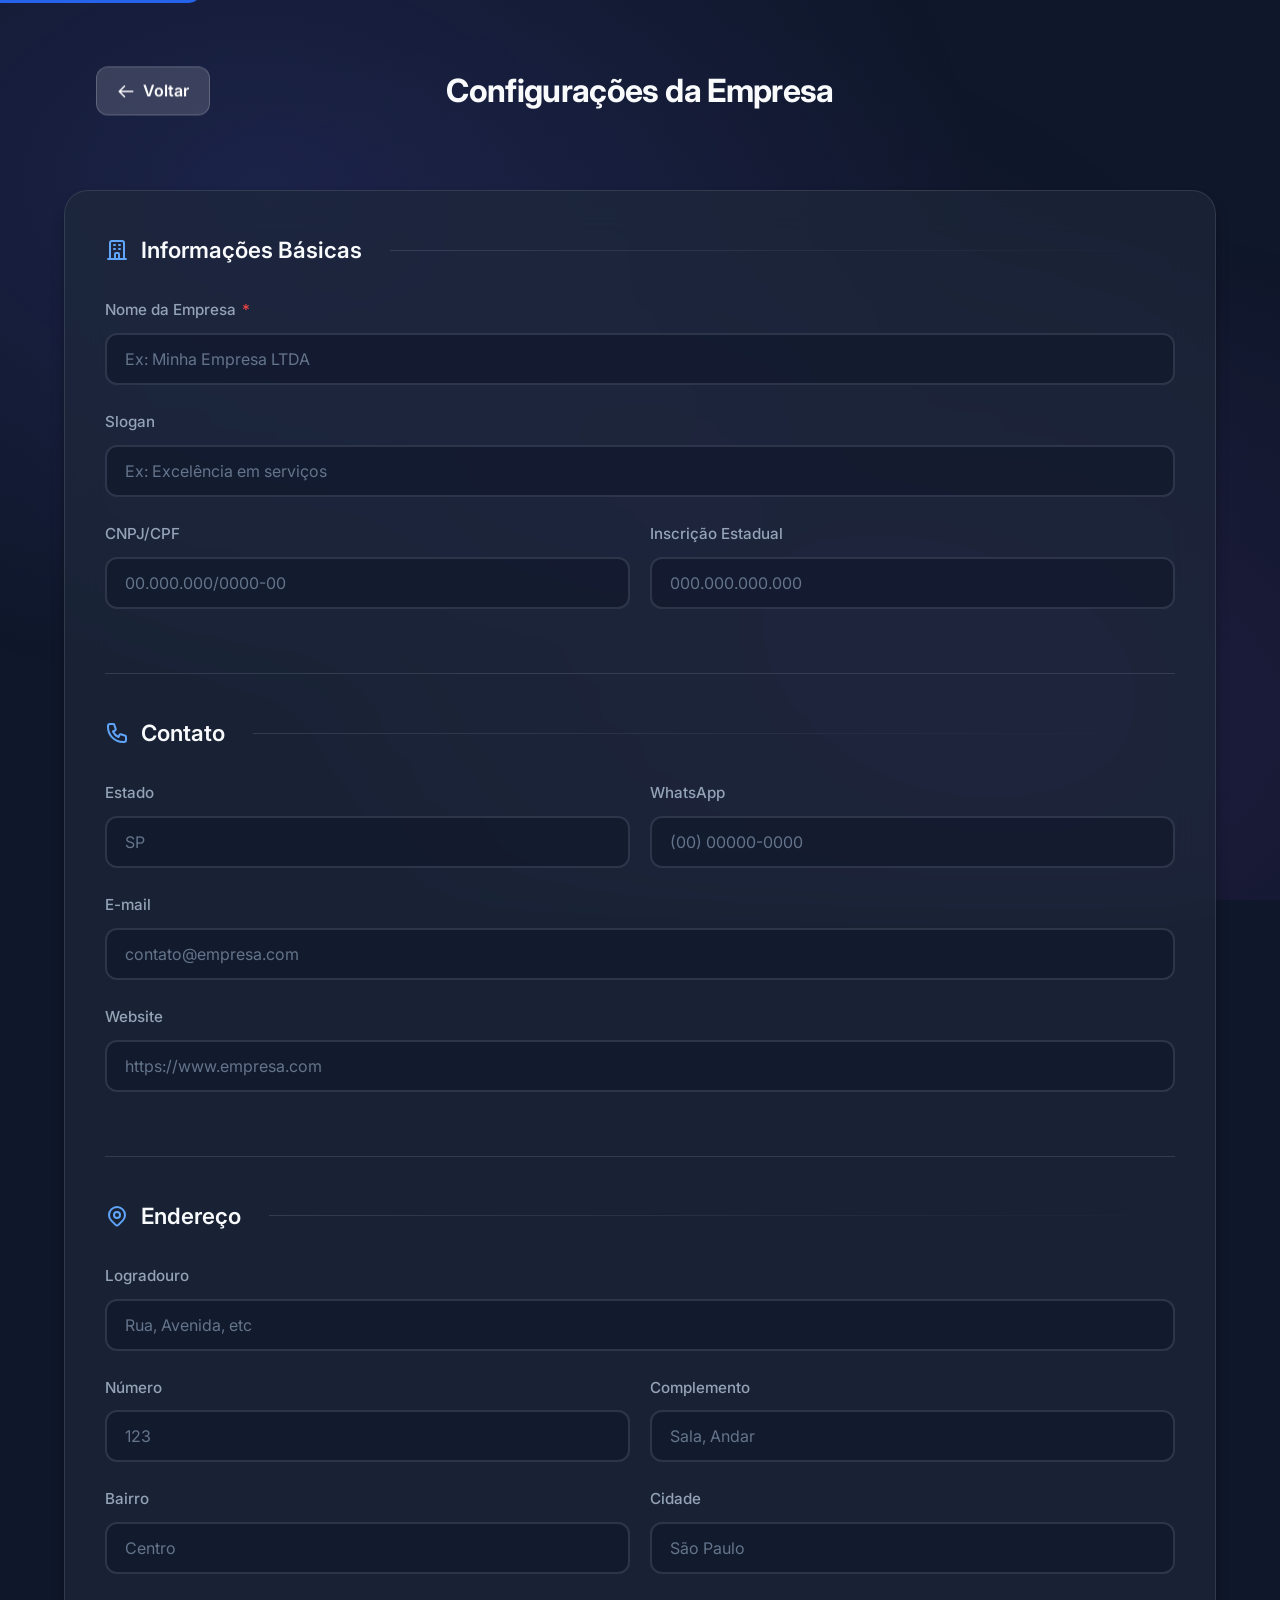
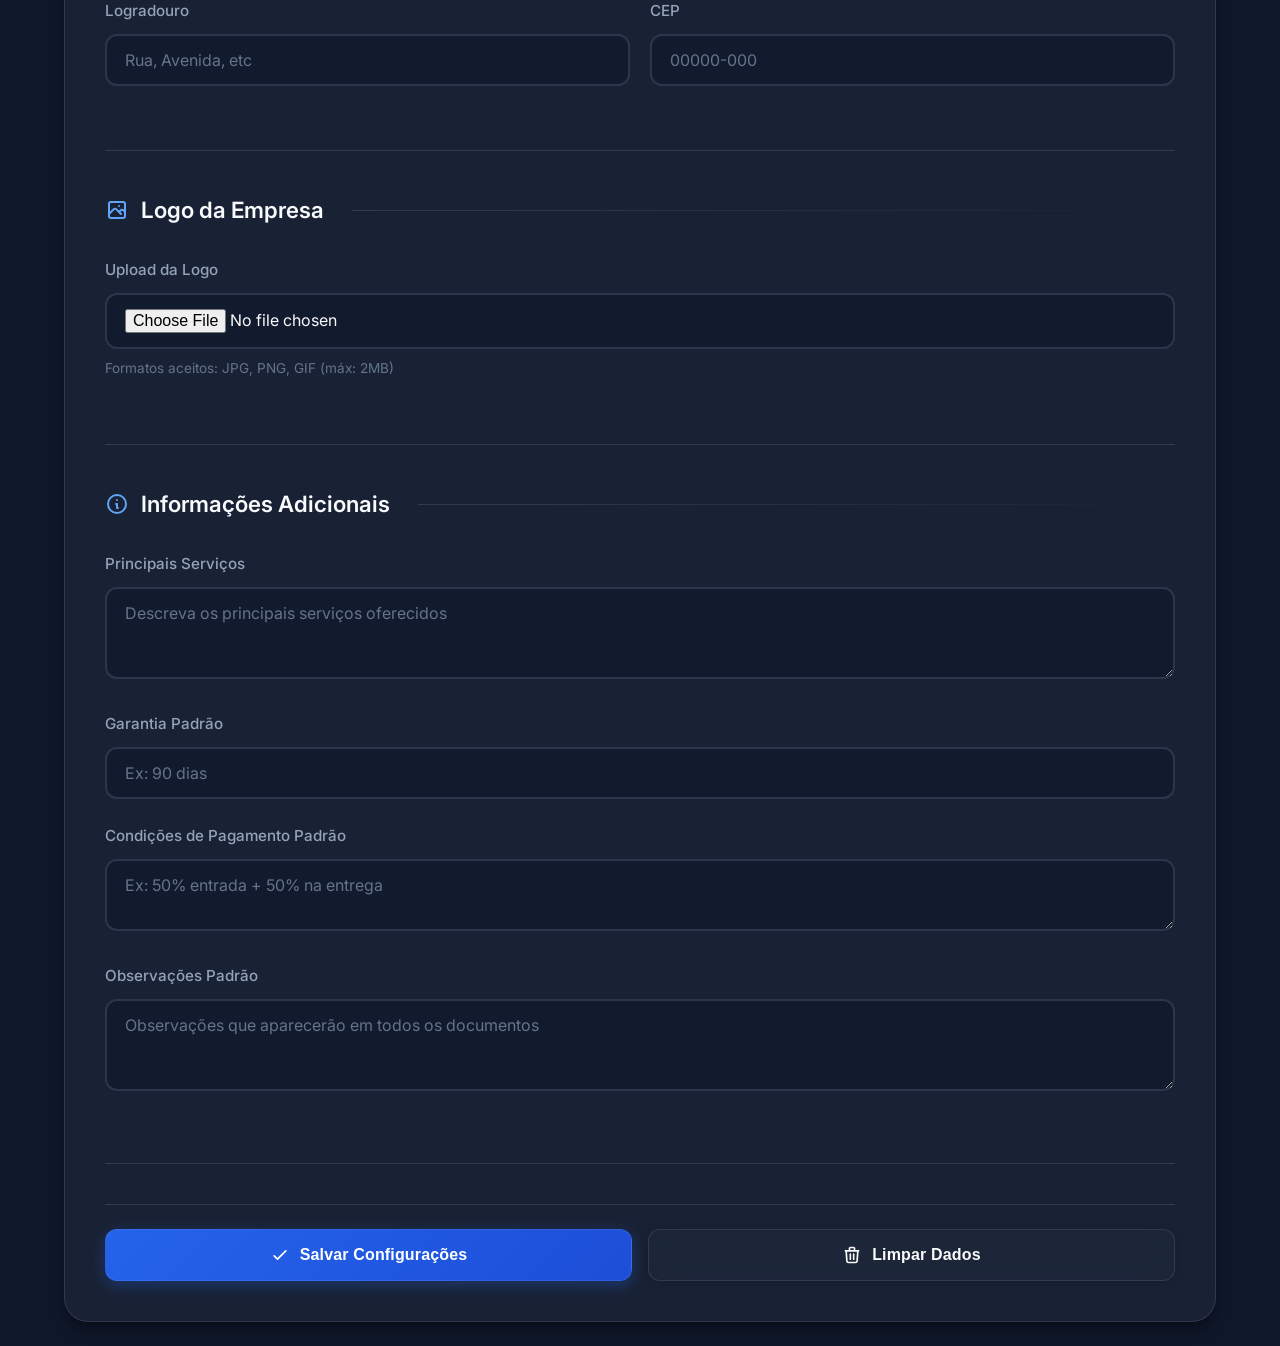
==== commit 712b43f7: "compilla: deploy fallback memoized" ====
--- a/admin.html
+++ b/admin.html
@@ -12,9 +12,10 @@
 </head>
 
 <body>
+    <a href="#main-content" class="skip-link">Pular para o conteúdo</a>
     <div class="container">
         <header class="header">
-            <a href="index.html" class="back-button">
+            <a href="index.html" class="back-button" aria-label="Voltar para o menu">
                 <svg xmlns="http://www.w3.org/2000/svg" fill="none" viewBox="0 0 24 24" stroke="currentColor"
                     stroke-width="2">
                     <path stroke-linecap="round" stroke-linejoin="round" d="M10 19l-7-7m0 0l7-7m-7 7h18" />
@@ -24,7 +25,7 @@
             <h1>Configurações da Empresa</h1>
         </header>
 
-        <main class="admin-panel">
+        <main class="admin-panel" id="main-content">
             <form id="adminForm" class="admin-form">
                 <div class="form-section">
                     <h2>
@@ -37,24 +38,24 @@
                     </h2>
 
                     <div class="form-group">
-                        <label for="companyName">Nome da Empresa *</label>
-                        <input type="text" id="companyName" required placeholder="Ex: Minha Empresa LTDA">
+                        <label for="companyName">Nome da Empresa <span class="required-indicator" aria-hidden="true">*</span></label>
+                        <input type="text" id="companyName" required placeholder="Ex: Minha Empresa LTDA" data-tooltip="Nome que aparecerá no cabeçalho dos documentos">
                     </div>
 
                     <div class="form-group">
                         <label for="companySlogan">Slogan</label>
-                        <input type="text" id="companySlogan" placeholder="Ex: Excelência em serviços">
+                        <input type="text" id="companySlogan" placeholder="Ex: Excelência em serviços" data-tooltip="Slogan opcional que aparece abaixo do nome">
                     </div>
 
                     <div class="form-row">
                         <div class="form-group">
                             <label for="companyCNPJ">CNPJ/CPF</label>
-                            <input type="text" id="companyCNPJ" placeholder="00.000.000/0000-00">
+                            <input type="text" id="companyCNPJ" placeholder="00.000.000/0000-00" data-tooltip="CNPJ (14 dígitos) ou CPF (11 dígitos)">
                         </div>
 
                         <div class="form-group">
                             <label for="companyIE">Inscrição Estadual</label>
-                            <input type="text" id="companyIE" placeholder="000.000.000.000">
+                            <input type="text" id="companyIE" placeholder="000.000.000.000" data-tooltip="Inscrição estadual da empresa">
                         </div>
                     </div>
                 </div>
@@ -71,24 +72,24 @@
 
                     <div class="form-row">
                         <div class="form-group">
-                            <label for="companyPhone">Telefone *</label>
-                            <input type="tel" id="companyPhone" required placeholder="(00) 00000-0000">
-                        </div>
+                            <label for="companyState">Estado</label>
+                            <input type="text" id="companyState" placeholder="SP" maxlength="2" data-tooltip="Sigla do estado (2 letras)">
+                        </div>
 
                         <div class="form-group">
                             <label for="companyWhatsapp">WhatsApp</label>
-                            <input type="tel" id="companyWhatsapp" placeholder="(00) 00000-0000">
+                            <input type="tel" id="companyWhatsapp" placeholder="(00) 00000-0000" data-tooltip="WhatsApp para contato com clientes">
                         </div>
                     </div>
 
                     <div class="form-group">
                         <label for="companyEmail">E-mail</label>
-                        <input type="email" id="companyEmail" placeholder="contato@empresa.com">
+                        <input type="email" id="companyEmail" placeholder="contato@empresa.com" data-tooltip="E-mail de contato da empresa">
                     </div>
 
                     <div class="form-group">
                         <label for="companyWebsite">Website</label>
-                        <input type="url" id="companyWebsite" placeholder="https://www.empresa.com">
+                        <input type="url" id="companyWebsite" placeholder="https://www.empresa.com" data-tooltip="Site ou rede social da empresa">
                     </div>
                 </div>
 
@@ -104,43 +105,43 @@
                     </h2>
 
                     <div class="form-group">
-                        <label for="companyAddress">Logradouro *</label>
-                        <input type="text" id="companyAddress" required placeholder="Rua, Avenida, etc">
+                        <label for="companyAddress">Logradouro</label>
+                        <input type="text" id="companyAddress" placeholder="Rua, Avenida, etc" data-tooltip="Rua ou avenida do endereço">
                     </div>
 
                     <div class="form-row">
                         <div class="form-group">
                             <label for="companyNumber">Número</label>
-                            <input type="text" id="companyNumber" placeholder="123">
+                            <input type="text" id="companyNumber" placeholder="123" data-tooltip="Número do endereço">
                         </div>
 
                         <div class="form-group">
                             <label for="companyComplement">Complemento</label>
-                            <input type="text" id="companyComplement" placeholder="Sala, Andar">
+                            <input type="text" id="companyComplement" placeholder="Sala, Andar" data-tooltip="Complemento do endereço (opcional)">
                         </div>
                     </div>
 
                     <div class="form-row">
                         <div class="form-group">
                             <label for="companyNeighborhood">Bairro</label>
-                            <input type="text" id="companyNeighborhood" placeholder="Centro">
-                        </div>
-
-                        <div class="form-group">
-                            <label for="companyCity">Cidade *</label>
-                            <input type="text" id="companyCity" required placeholder="São Paulo">
-                        </div>
-                    </div>
-
-                    <div class="form-row">
-                        <div class="form-group">
-                            <label for="companyState">Estado *</label>
-                            <input type="text" id="companyState" required placeholder="SP" maxlength="2">
-                        </div>
+                            <input type="text" id="companyNeighborhood" placeholder="Centro" data-tooltip="Bairro da empresa">
+                        </div>
+
+                        <div class="form-group">
+                            <label for="companyCity">Cidade</label>
+                            <input type="text" id="companyCity" placeholder="São Paulo" data-tooltip="Cidade da empresa">
+                        </div>
+                    </div>
+
+                    <div class="form-row">
+                    <div class="form-group">
+                        <label for="companyAddress">Logradouro</label>
+                        <input type="text" id="companyAddress" placeholder="Rua, Avenida, etc" data-tooltip="Rua ou avenida do endereço">
+                    </div>
 
                         <div class="form-group">
                             <label for="companyCEP">CEP</label>
-                            <input type="text" id="companyCEP" placeholder="00000-000">
+                            <input type="text" id="companyCEP" placeholder="00000-000" data-tooltip="CEP no formato 00000-000">
                         </div>
                     </div>
                 </div>
@@ -157,20 +158,12 @@
 
                     <div class="form-group">
                         <label for="companyLogo">Upload da Logo</label>
-                        <input type="file" id="companyLogo" accept="image/*">
+                        <input type="file" id="companyLogo" accept="image/*" data-tooltip="Clique ou arraste uma imagem">
                         <small>Formatos aceitos: JPG, PNG, GIF (máx: 2MB)</small>
                     </div>
 
-                    <div class="logo-preview" id="logoPreview" style="display: none;">
+                    <div class="logo-preview ux-dropzone" id="logoPreview" style="display: none;">
                         <img src="" alt="Preview da Logo" id="logoPreviewImg">
-                        <button type="button" class="btn btn-remove" id="removeLogo">
-                            <svg xmlns="http://www.w3.org/2000/svg" fill="none" viewBox="0 0 24 24"
-                                stroke="currentColor" stroke-width="2">
-                                <path stroke-linecap="round" stroke-linejoin="round"
-                                    d="M19 7l-.867 12.142A2 2 0 0116.138 21H7.862a2 2 0 01-1.995-1.858L5 7m5 4v6m4-6v6m1-10V4a1 1 0 00-1-1h-4a1 1 0 00-1 1v3M4 7h16" />
-                            </svg>
-                            Remover Logo
-                        </button>
                     </div>
                 </div>
 
@@ -187,35 +180,35 @@
                     <div class="form-group">
                         <label for="companyServices">Principais Serviços</label>
                         <textarea id="companyServices" rows="3"
-                            placeholder="Descreva os principais serviços oferecidos"></textarea>
+                            placeholder="Descreva os principais serviços oferecidos" data-tooltip="Lista de serviços que aparecerão nos documentos"></textarea>
                     </div>
 
                     <div class="form-group">
                         <label for="defaultWarranty">Garantia Padrão</label>
-                        <input type="text" id="defaultWarranty" placeholder="Ex: 90 dias">
+                        <input type="text" id="defaultWarranty" placeholder="Ex: 90 dias" data-tooltip="Garantia padrão preenchida automaticamente nos orçamentos">
                     </div>
 
                     <div class="form-group">
                         <label for="paymentTerms">Condições de Pagamento Padrão</label>
-                        <textarea id="paymentTerms" rows="2" placeholder="Ex: 50% entrada + 50% na entrega"></textarea>
+                        <textarea id="paymentTerms" rows="2" placeholder="Ex: 50% entrada + 50% na entrega" data-tooltip="Condições de pagamento padrão nos orçamentos"></textarea>
                     </div>
 
                     <div class="form-group">
                         <label for="defaultNotes">Observações Padrão</label>
                         <textarea id="defaultNotes" rows="3"
-                            placeholder="Observações que aparecerão em todos os documentos"></textarea>
+                            placeholder="Observações que aparecerão em todos os documentos" data-tooltip="Observações que serão incluídas automaticamente"></textarea>
                     </div>
                 </div>
 
                 <div class="form-actions">
-                    <button type="submit" class="btn btn-primary">
+                    <button type="submit" class="btn btn-primary" data-tooltip="Salvar todas as configurações (Ctrl+S)">
                         <svg xmlns="http://www.w3.org/2000/svg" fill="none" viewBox="0 0 24 24" stroke="currentColor"
                             stroke-width="2">
                             <path stroke-linecap="round" stroke-linejoin="round" d="M5 13l4 4L19 7" />
                         </svg>
                         Salvar Configurações
                     </button>
-                    <button type="button" class="btn btn-secondary" id="resetBtn">
+                    <button type="button" class="btn btn-secondary" id="resetBtn" data-tooltip="Apagar todos os dados salvos">
                         <svg xmlns="http://www.w3.org/2000/svg" fill="none" viewBox="0 0 24 24" stroke="currentColor"
                             stroke-width="2">
                             <path stroke-linecap="round" stroke-linejoin="round"
@@ -237,6 +230,7 @@
         </main>
     </div>
 
+    <script src="ux.js"></script>
     <script src="admin.js"></script>
 </body>
 
--- a/style.css
+++ b/style.css
@@ -10,15 +10,16 @@
 
 :root {
     /* Primary Colors */
-    --primary: #6366f1;
-    --primary-dark: #4f46e5;
-    --primary-light: #818cf8;
-    --primary-glow: rgba(99, 102, 241, 0.4);
+    --primary: #2563eb;
+    --primary-dark: #1d4ed8;
+    --primary-light: #60a5fa;
+    --primary-glow: rgba(37, 99, 235, 0.4);
     
-    /* Secondary & Accent */
+    /* Secondary & Accent - Logomarca Azul */
     --secondary: #64748b;
-    --accent: #f472b6;
-    --accent-light: #f9a8d4;
+    --accent: #0ea5e9;
+    --accent-light: #38bdf8;
+    --accent-glow: rgba(14, 165, 233, 0.4);
     
     /* Status Colors */
     --success: #10b981;
@@ -34,7 +35,7 @@
     --bg-card: rgba(30, 41, 59, 0.8);
     --bg-card-hover: rgba(51, 65, 85, 0.9);
     --bg-input: rgba(15, 23, 42, 0.6);
-    --bg-header: linear-gradient(135deg, #6366f1 0%, #8b5cf6 50%, #a855f7 100%);
+    --bg-header: linear-gradient(135deg, #0ea5e9 0%, #2563eb 50%, #1d4ed8 100%);
     
     /* Text Colors */
     --text-primary: #f8fafc;
@@ -51,7 +52,7 @@
     --shadow: 0 4px 6px -1px rgba(0, 0, 0, 0.3), 0 2px 4px -2px rgba(0, 0, 0, 0.2);
     --shadow-lg: 0 10px 15px -3px rgba(0, 0, 0, 0.4), 0 4px 6px -4px rgba(0, 0, 0, 0.3);
     --shadow-xl: 0 20px 25px -5px rgba(0, 0, 0, 0.4), 0 8px 10px -6px rgba(0, 0, 0, 0.3);
-    --shadow-glow: 0 0 40px rgba(99, 102, 241, 0.3);
+    --shadow-glow: 0 0 40px rgba(37, 99, 235, 0.3);
     --shadow-glow-success: 0 0 20px rgba(16, 185, 129, 0.4);
     
     /* Border Radius */
@@ -108,36 +109,14 @@
 
 /* ==================== HEADER ==================== */
 .header {
-    background: var(--bg-header);
-    color: white;
-    padding: 2rem 2.5rem;
-    border-radius: var(--radius-lg);
-    margin-bottom: 2.5rem;
-    box-shadow: var(--shadow-xl), var(--shadow-glow);
+    color: var(--text-primary);
+    padding: 2.5rem 2.5rem;
+    margin-bottom: 2rem;
     position: relative;
-    overflow: hidden;
 }
 
 .header::before {
-    content: '';
-    position: absolute;
-    top: -50%;
-    left: -50%;
-    width: 200%;
-    height: 200%;
-    background: linear-gradient(
-        45deg,
-        transparent 30%,
-        rgba(255, 255, 255, 0.1) 50%,
-        transparent 70%
-    );
-    animation: shimmer 3s infinite;
-    pointer-events: none;
-}
-
-@keyframes shimmer {
-    0% { transform: translateX(-100%) rotate(45deg); }
-    100% { transform: translateX(100%) rotate(45deg); }
+    display: none;
 }
 
 .header h1 {
@@ -147,6 +126,33 @@
     letter-spacing: -0.02em;
     position: relative;
     z-index: 1;
+}
+
+.header-title {
+    background: linear-gradient(135deg, var(--text-primary), var(--primary-light));
+    -webkit-background-clip: text;
+    -webkit-text-fill-color: transparent;
+    background-clip: text;
+}
+
+.header::before {
+    display: none;
+}
+
+.header h1 {
+    font-size: 2rem;
+    font-weight: 700;
+    text-align: center;
+    letter-spacing: -0.02em;
+    position: relative;
+    z-index: 1;
+}
+
+.header-title {
+    background: linear-gradient(135deg, var(--text-primary), var(--primary-light));
+    -webkit-background-clip: text;
+    -webkit-text-fill-color: transparent;
+    background-clip: text;
 }
 
 .logo-container {
@@ -216,7 +222,7 @@
 }
 
 .welcome-card h2 {
-    background: linear-gradient(135deg, var(--primary-light), var(--accent));
+    background: linear-gradient(135deg, var(--primary-light), var(--accent-light));
     -webkit-background-clip: text;
     -webkit-text-fill-color: transparent;
     background-clip: text;
@@ -279,18 +285,18 @@
     width: 72px;
     height: 72px;
     margin: 0 auto 1.25rem;
-    background: linear-gradient(135deg, var(--primary), var(--accent));
+    background: linear-gradient(135deg, #2563eb, #0ea5e9);
     border-radius: var(--radius);
     display: flex;
     align-items: center;
     justify-content: center;
-    box-shadow: 0 8px 20px rgba(99, 102, 241, 0.3);
+    box-shadow: 0 8px 24px rgba(37, 99, 235, 0.35);
     transition: var(--transition);
 }
 
 .menu-card:hover .card-icon {
     transform: scale(1.1) rotate(-5deg);
-    box-shadow: 0 12px 30px rgba(99, 102, 241, 0.4);
+    box-shadow: 0 12px 32px rgba(37, 99, 235, 0.45);
 }
 
 .card-icon svg {
@@ -437,8 +443,8 @@
 
 /* ==================== BUTTONS ==================== */
 .btn {
-    padding: 0.9rem 1.75rem;
-    border: none;
+    padding: 0.85rem 1.75rem;
+    border: 1.5px solid transparent;
     border-radius: var(--radius-sm);
     font-size: 1rem;
     font-weight: 600;
@@ -448,9 +454,12 @@
     display: inline-flex;
     align-items: center;
     justify-content: center;
-    gap: 0.5rem;
+    gap: 0.625rem;
     position: relative;
     overflow: hidden;
+    letter-spacing: 0.01em;
+    white-space: nowrap;
+    min-height: 48px;
 }
 
 .btn::before {
@@ -460,7 +469,7 @@
     left: -100%;
     width: 100%;
     height: 100%;
-    background: linear-gradient(90deg, transparent, rgba(255, 255, 255, 0.2), transparent);
+    background: linear-gradient(90deg, transparent, rgba(255, 255, 255, 0.18), transparent);
     transition: var(--transition-slow);
 }
 
@@ -471,76 +480,114 @@
 .btn svg {
     width: 20px;
     height: 20px;
+    flex-shrink: 0;
 }
 
 .btn-primary {
-    background: linear-gradient(135deg, var(--primary), var(--primary-dark));
+    background: linear-gradient(135deg, #2563eb 0%, #1d4ed8 100%);
     color: white;
-    box-shadow: 0 4px 15px rgba(99, 102, 241, 0.4);
+    box-shadow: 0 4px 14px rgba(37, 99, 235, 0.35), 0 1px 3px rgba(0,0,0,0.2);
+    border-color: rgba(255,255,255,0.08);
 }
 
 .btn-primary:hover {
-    transform: translateY(-3px);
-    box-shadow: 0 8px 25px rgba(99, 102, 241, 0.5);
+    transform: translateY(-2px);
+    box-shadow: 0 8px 28px rgba(37, 99, 235, 0.45), 0 2px 6px rgba(0,0,0,0.25);
+    background: linear-gradient(135deg, #3b82f6 0%, #2563eb 100%);
+}
+
+.btn-primary:active {
+    transform: translateY(0);
+    box-shadow: 0 2px 8px rgba(37, 99, 235, 0.3);
 }
 
 .btn-secondary {
-    background: linear-gradient(135deg, var(--secondary), #475569);
+    background: rgba(30, 41, 59, 0.6);
+    backdrop-filter: blur(12px);
+    color: var(--text-primary);
+    border: 1.5px solid var(--glass-border);
+    box-shadow: 0 2px 8px rgba(0, 0, 0, 0.2);
+}
+
+.btn-secondary:hover {
+    transform: translateY(-2px);
+    background: rgba(51, 65, 85, 0.8);
+    border-color: var(--border-hover);
+    box-shadow: 0 6px 20px rgba(0, 0, 0, 0.3);
+}
+
+.btn-secondary:active {
+    transform: translateY(0);
+}
+
+.btn-whatsapp {
+    background: linear-gradient(135deg, #22c55e 0%, #16a34a 100%);
     color: white;
-    box-shadow: 0 4px 15px rgba(100, 116, 139, 0.3);
-}
-
-.btn-secondary:hover {
-    transform: translateY(-3px);
-    box-shadow: 0 8px 20px rgba(100, 116, 139, 0.4);
-}
-
-.btn-whatsapp {
-    background: linear-gradient(135deg, var(--whatsapp), var(--whatsapp-dark));
-    color: white;
-    box-shadow: 0 4px 15px rgba(37, 211, 102, 0.4);
+    box-shadow: 0 4px 14px rgba(34, 197, 94, 0.35), 0 1px 3px rgba(0,0,0,0.2);
+    border-color: rgba(255,255,255,0.08);
 }
 
 .btn-whatsapp:hover {
-    transform: translateY(-3px);
-    box-shadow: 0 8px 25px rgba(37, 211, 102, 0.5);
+    transform: translateY(-2px);
+    box-shadow: 0 8px 28px rgba(34, 197, 94, 0.45), 0 2px 6px rgba(0,0,0,0.25);
+    background: linear-gradient(135deg, #34d399 0%, #22c55e 100%);
+}
+
+.btn-whatsapp:active {
+    transform: translateY(0);
+    box-shadow: 0 2px 8px rgba(34, 197, 94, 0.3);
 }
 
 .btn-add {
-    background: linear-gradient(135deg, var(--success), var(--success-light));
+    background: linear-gradient(135deg, #0ea5e9 0%, #0284c7 100%);
     color: white;
     width: 100%;
-    box-shadow: 0 4px 15px rgba(16, 185, 129, 0.3);
+    box-shadow: 0 4px 14px rgba(14, 165, 233, 0.3), 0 1px 3px rgba(0,0,0,0.2);
+    border-color: rgba(255,255,255,0.08);
 }
 
 .btn-add:hover {
     transform: translateY(-2px);
-    box-shadow: 0 6px 20px rgba(16, 185, 129, 0.4);
+    box-shadow: 0 8px 28px rgba(14, 165, 233, 0.4), 0 2px 6px rgba(0,0,0,0.25);
+    background: linear-gradient(135deg, #38bdf8 0%, #0ea5e9 100%);
+}
+
+.btn-add:active {
+    transform: translateY(0);
 }
 
 .btn-remove {
-    background: linear-gradient(135deg, var(--danger), var(--danger-light));
+    background: linear-gradient(135deg, #ef4444 0%, #dc2626 100%);
     color: white;
     padding: 0.625rem 1.25rem;
     font-size: 0.875rem;
-    box-shadow: 0 4px 15px rgba(239, 68, 68, 0.3);
+    box-shadow: 0 4px 14px rgba(239, 68, 68, 0.3);
+    border-color: rgba(255,255,255,0.08);
 }
 
 .btn-remove:hover {
     transform: translateY(-2px);
-    box-shadow: 0 6px 20px rgba(239, 68, 68, 0.4);
+    box-shadow: 0 8px 28px rgba(239, 68, 68, 0.4);
+    background: linear-gradient(135deg, #f87171 0%, #ef4444 100%);
+}
+
+.btn-remove:active {
+    transform: translateY(0);
 }
 
 .form-actions {
     display: flex;
-    gap: 1.25rem;
+    gap: 1rem;
     flex-wrap: wrap;
     margin-top: 2.5rem;
+    padding-top: 1.5rem;
+    border-top: 1px solid var(--border);
 }
 
 .form-actions .btn {
     flex: 1;
     min-width: 200px;
+    min-height: 52px;
 }
 
 /* ==================== LOGO PREVIEW ==================== */
@@ -610,7 +657,7 @@
 
 /* ==================== TOTAL SECTION ==================== */
 .total-section {
-    background: linear-gradient(135deg, #6366f1 0%, #8b5cf6 50%, #a855f7 100%);
+    background: linear-gradient(135deg, #0ea5e9 0%, #2563eb 50%, #1d4ed8 100%);
     padding: 2.25rem;
     border-radius: var(--radius-lg);
     margin-top: 2rem;
@@ -809,15 +856,15 @@
 }
 
 .badge-budget {
-    background: linear-gradient(135deg, rgba(99, 102, 241, 0.2), rgba(139, 92, 246, 0.2));
+    background: linear-gradient(135deg, rgba(37, 99, 235, 0.15), rgba(14, 165, 233, 0.15));
     color: var(--primary-light);
-    border: 1px solid rgba(99, 102, 241, 0.3);
+    border: 1px solid rgba(37, 99, 235, 0.25);
 }
 
 .badge-receipt {
-    background: linear-gradient(135deg, rgba(16, 185, 129, 0.2), rgba(52, 211, 153, 0.2));
+    background: linear-gradient(135deg, rgba(16, 185, 129, 0.15), rgba(52, 211, 153, 0.15));
     color: var(--success-light);
-    border: 1px solid rgba(16, 185, 129, 0.3);
+    border: 1px solid rgba(16, 185, 129, 0.25);
 }
 
 .document-info h3 {
@@ -886,7 +933,7 @@
     width: 100px;
     height: 100px;
     margin: 0 auto 1.5rem;
-    background: linear-gradient(135deg, var(--primary), var(--accent));
+    background: linear-gradient(135deg, #2563eb, #0ea5e9);
     border-radius: 50%;
     display: flex;
     align-items: center;
@@ -935,7 +982,7 @@
 
 .footer-year {
     font-weight: 600;
-    background: linear-gradient(135deg, var(--primary-light), var(--accent));
+    background: linear-gradient(135deg, var(--primary-light), var(--accent-light));
     -webkit-background-clip: text;
     -webkit-text-fill-color: transparent;
     background-clip: text;
@@ -1175,3 +1222,666 @@
         border: 1px solid #ddd;
     }
 }
+
+/* ==================== UX COMPONENTS ==================== */
+
+/* Toast Container */
+#ux-toast-container {
+    position: fixed;
+    top: 24px;
+    right: 24px;
+    z-index: 9999;
+    display: flex;
+    flex-direction: column;
+    gap: 12px;
+    max-width: 400px;
+    width: calc(100% - 48px);
+    pointer-events: none;
+}
+
+/* Toast */
+.ux-toast {
+    background: var(--glass-bg);
+    backdrop-filter: var(--glass-blur);
+    border: 1px solid var(--glass-border);
+    border-radius: var(--radius-sm);
+    padding: 1rem 1.25rem;
+    box-shadow: var(--shadow-xl);
+    display: flex;
+    align-items: flex-start;
+    gap: 0.875rem;
+    color: var(--text-primary);
+    font-size: 0.95rem;
+    line-height: 1.5;
+    transform: translateX(120%);
+    opacity: 0;
+    transition: all 0.35s cubic-bezier(0.4, 0, 0.2, 1);
+    pointer-events: all;
+}
+
+.ux-toast--visible {
+    transform: translateX(0);
+    opacity: 1;
+}
+
+.ux-toast--hiding {
+    transform: translateX(120%);
+    opacity: 0;
+}
+
+.ux-toast__icon {
+    flex-shrink: 0;
+    width: 24px;
+    height: 24px;
+    margin-top: 1px;
+}
+
+.ux-toast__icon svg {
+    width: 100%;
+    height: 100%;
+}
+
+.ux-toast--success .ux-toast__icon {
+    color: var(--success);
+}
+
+.ux-toast--error .ux-toast__icon {
+    color: var(--danger);
+}
+
+.ux-toast--warning .ux-toast__icon {
+    color: var(--warning);
+}
+
+.ux-toast--info .ux-toast__icon {
+    color: var(--primary-light);
+}
+
+.ux-toast__content {
+    flex: 1;
+}
+
+.ux-toast__close {
+    flex-shrink: 0;
+    background: none;
+    border: none;
+    color: var(--text-muted);
+    cursor: pointer;
+    padding: 4px;
+    border-radius: var(--radius-sm);
+    transition: var(--transition-fast);
+    display: flex;
+    align-items: center;
+    justify-content: center;
+    width: 28px;
+    height: 28px;
+}
+
+.ux-toast__close:hover {
+    color: var(--text-primary);
+    background: rgba(255, 255, 255, 0.1);
+}
+
+.ux-toast__close svg {
+    width: 18px;
+    height: 18px;
+}
+
+/* Modal Overlay */
+.ux-modal-overlay {
+    position: fixed;
+    inset: 0;
+    background: rgba(0, 0, 0, 0.7);
+    backdrop-filter: blur(8px);
+    z-index: 9998;
+    display: none;
+    align-items: center;
+    justify-content: center;
+    padding: 24px;
+    opacity: 0;
+    transition: opacity 0.3s ease;
+}
+
+.ux-modal-overlay--visible {
+    opacity: 1;
+}
+
+.ux-modal {
+    background: var(--bg-card);
+    border: 1px solid var(--glass-border);
+    border-radius: var(--radius-lg);
+    box-shadow: var(--shadow-xl);
+    max-width: 480px;
+    width: 100%;
+    max-height: 90vh;
+    overflow-y: auto;
+    transform: scale(0.95);
+    opacity: 0;
+    transition: all 0.3s cubic-bezier(0.4, 0, 0.2, 1);
+}
+
+.ux-modal-overlay--visible .ux-modal {
+    transform: scale(1);
+    opacity: 1;
+}
+
+.ux-modal__header {
+    display: flex;
+    align-items: center;
+    justify-content: space-between;
+    padding: 1.5rem 1.5rem 0;
+    gap: 1rem;
+}
+
+.ux-modal__title {
+    font-size: 1.25rem;
+    font-weight: 700;
+    color: var(--text-primary);
+    margin: 0;
+}
+
+.ux-modal__close {
+    background: none;
+    border: none;
+    color: var(--text-muted);
+    cursor: pointer;
+    padding: 0.5rem;
+    border-radius: var(--radius-sm);
+    transition: var(--transition-fast);
+    display: flex;
+    align-items: center;
+    justify-content: center;
+    flex-shrink: 0;
+}
+
+.ux-modal__close:hover {
+    color: var(--text-primary);
+    background: rgba(255, 255, 255, 0.1);
+}
+
+.ux-modal__close svg {
+    width: 20px;
+    height: 20px;
+}
+
+.ux-modal__body {
+    padding: 1rem 1.5rem;
+    color: var(--text-secondary);
+    font-size: 1rem;
+    line-height: 1.6;
+}
+
+.ux-modal__body p {
+    margin: 0;
+}
+
+.ux-modal__footer {
+    display: flex;
+    gap: 0.75rem;
+    justify-content: flex-end;
+    padding: 0 1.5rem 1.5rem;
+    flex-wrap: wrap;
+}
+
+.ux-modal__footer .btn {
+    padding: 0.75rem 1.5rem;
+    font-size: 0.95rem;
+}
+
+/* Form Progress */
+.ux-form-progress {
+    background: var(--glass-bg);
+    backdrop-filter: var(--glass-blur);
+    border: 1px solid var(--glass-border);
+    border-radius: var(--radius-lg);
+    padding: 1.25rem 1.5rem;
+    margin-bottom: 1.5rem;
+    box-shadow: var(--shadow);
+    display: flex;
+    align-items: center;
+    gap: 1rem;
+    animation: fadeInScale 0.4s ease-out;
+}
+
+.ux-form-progress__bar {
+    flex: 1;
+    height: 8px;
+    background: var(--bg-input);
+    border-radius: var(--radius-full);
+    overflow: hidden;
+}
+
+.ux-form-progress__fill {
+    height: 100%;
+    background: linear-gradient(135deg, var(--primary), var(--accent));
+    border-radius: var(--radius-full);
+    transition: width 0.5s cubic-bezier(0.4, 0, 0.2, 1);
+    width: 0%;
+    box-shadow: var(--shadow-glow);
+}
+
+.ux-form-progress--complete .ux-form-progress__fill {
+    background: linear-gradient(135deg, var(--success), var(--success-light));
+    box-shadow: var(--shadow-glow-success);
+}
+
+.ux-form-progress__text {
+    font-size: 0.85rem;
+    font-weight: 600;
+    color: var(--text-secondary);
+    white-space: nowrap;
+}
+
+.ux-form-progress--complete .ux-form-progress__text {
+    color: var(--success);
+}
+
+/* Field Validation */
+.ux-input--invalid {
+    border-color: var(--danger) !important;
+    box-shadow: 0 0 0 4px rgba(239, 68, 68, 0.2) !important;
+}
+
+.ux-input--error {
+    animation: shake 0.4s ease-in-out;
+}
+
+.ux-form-group--valid input,
+.ux-form-group--valid textarea,
+.ux-form-group--valid select {
+    border-color: rgba(16, 185, 129, 0.5) !important;
+}
+
+.ux-field-error {
+    display: block;
+    margin-top: 0.5rem;
+    color: var(--danger-light);
+    font-size: 0.85rem;
+    font-weight: 500;
+    animation: slideDown 0.2s ease-out;
+}
+
+/* Loading Button */
+.ux-btn--loading {
+    position: relative;
+    pointer-events: none;
+    opacity: 0.8;
+}
+
+.ux-spinner {
+    display: inline-block;
+    width: 18px;
+    height: 18px;
+    border: 2px solid rgba(255, 255, 255, 0.3);
+    border-top-color: white;
+    border-radius: 50%;
+    animation: spin 0.8s linear infinite;
+    flex-shrink: 0;
+}
+
+/* Character Counter */
+.ux-char-counter {
+    text-align: right;
+    font-size: 0.8rem;
+    color: var(--text-muted);
+    margin-top: 0.5rem;
+    transition: var(--transition);
+}
+
+.ux-char-counter--warning {
+    color: var(--warning);
+}
+
+.ux-char-counter--error {
+    color: var(--danger);
+}
+
+/* Tooltip */
+.ux-tooltip {
+    position: absolute;
+    background: var(--bg-card);
+    border: 1px solid var(--glass-border);
+    border-radius: var(--radius-sm);
+    padding: 0.625rem 1rem;
+    font-size: 0.85rem;
+    color: var(--text-primary);
+    box-shadow: var(--shadow-xl);
+    z-index: 9997;
+    pointer-events: none;
+    opacity: 0;
+    transform: translateY(4px);
+    transition: all 0.2s ease;
+    max-width: 280px;
+    line-height: 1.4;
+    backdrop-filter: var(--glass-blur);
+}
+
+.ux-tooltip--visible {
+    opacity: 1;
+    transform: translateY(0);
+}
+
+/* Auto-save indicator */
+.ux-autosave-indicator {
+    position: fixed;
+    bottom: 24px;
+    right: 24px;
+    background: var(--glass-bg);
+    backdrop-filter: var(--glass-blur);
+    border: 1px solid var(--glass-border);
+    border-radius: var(--radius-full);
+    padding: 0.625rem 1.25rem;
+    font-size: 0.85rem;
+    color: var(--text-secondary);
+    box-shadow: var(--shadow-lg);
+    z-index: 9996;
+    display: flex;
+    align-items: center;
+    gap: 0.5rem;
+    opacity: 0;
+    transform: translateY(20px);
+    transition: all 0.3s ease;
+    pointer-events: none;
+}
+
+.ux-autosave-indicator--visible {
+    opacity: 1;
+    transform: translateY(0);
+}
+
+.ux-autosave-indicator svg {
+    width: 16px;
+    height: 16px;
+    color: var(--success);
+}
+
+/* Required field indicator */
+label .required-indicator {
+    color: var(--danger);
+    margin-left: 2px;
+}
+
+/* Drag and drop zone */
+.ux-dropzone {
+    border: 2px dashed var(--border);
+    border-radius: var(--radius-sm);
+    padding: 2rem;
+    text-align: center;
+    transition: var(--transition);
+    background: var(--bg-input);
+    cursor: pointer;
+}
+
+.ux-dropzone:hover,
+.ux-dropzone--dragover {
+    border-color: var(--primary);
+    background: rgba(99, 102, 241, 0.1);
+}
+
+.ux-dropzone--dragover {
+    box-shadow: 0 0 0 4px var(--primary-glow);
+}
+
+.ux-dropzone__icon {
+    width: 48px;
+    height: 48px;
+    margin: 0 auto 1rem;
+    color: var(--text-muted);
+}
+
+.ux-dropzone__text {
+    color: var(--text-secondary);
+    font-size: 0.95rem;
+}
+
+.ux-dropzone__hint {
+    color: var(--text-muted);
+    font-size: 0.8rem;
+    margin-top: 0.5rem;
+}
+
+/* Animations */
+@keyframes shake {
+    0%, 100% { transform: translateX(0); }
+    25% { transform: translateX(-6px); }
+    75% { transform: translateX(6px); }
+}
+
+@keyframes spin {
+    to { transform: rotate(360deg); }
+}
+
+/* Mobile header improvements */
+@media (max-width: 768px) {
+    .header {
+        padding: 1.5rem;
+        display: flex;
+        flex-direction: column;
+        gap: 0.75rem;
+        align-items: stretch;
+    }
+
+    .header h1 {
+        font-size: 1.35rem;
+        text-align: left;
+        order: -1;
+    }
+
+    .back-button {
+        position: static;
+        transform: none;
+        align-self: flex-start;
+        margin: 0;
+        order: 0;
+        width: fit-content;
+    }
+
+    .logo-container {
+        justify-content: flex-start;
+    }
+
+    #ux-toast-container {
+        top: 12px;
+        right: 12px;
+        left: 12px;
+        width: auto;
+        max-width: none;
+    }
+
+    .ux-toast {
+        padding: 0.875rem 1rem;
+    }
+
+    .ux-modal-overlay {
+        padding: 16px;
+    }
+
+    .ux-modal__footer {
+        flex-direction: column;
+    }
+
+    .ux-modal__footer .btn {
+        width: 100%;
+    }
+
+    .ux-form-progress {
+        flex-direction: column;
+        align-items: stretch;
+        gap: 0.75rem;
+    }
+}
+
+/* Focus visible improvements */
+:focus-visible {
+    outline: 2px solid var(--primary-light);
+    outline-offset: 2px;
+    border-radius: 2px;
+}
+
+button:focus-visible,
+a:focus-visible,
+input:focus-visible,
+textarea:focus-visible,
+select:focus-visible {
+    outline: none;
+    box-shadow: 0 0 0 3px var(--primary-glow);
+    border-radius: var(--radius-sm);
+}
+
+/* Skip link for accessibility */
+.skip-link {
+    position: absolute;
+    top: -40px;
+    left: 0;
+    background: var(--primary);
+    color: white;
+    padding: 0.5rem 1rem;
+    z-index: 10000;
+    text-decoration: none;
+    font-weight: 600;
+    border-radius: 0 0 var(--radius-sm) 0;
+    transition: top 0.2s;
+}
+
+.skip-link:focus {
+    top: 0;
+}
+
+/* ==================== PDF PREVIEW ==================== */
+.ux-pdf-preview-overlay {
+    position: fixed;
+    inset: 0;
+    background: rgba(0, 0, 0, 0.75);
+    backdrop-filter: blur(12px);
+    z-index: 9998;
+    display: none;
+    align-items: center;
+    justify-content: center;
+    padding: 24px;
+    opacity: 0;
+    transition: opacity 0.3s ease;
+}
+
+.ux-pdf-preview-overlay--visible {
+    opacity: 1;
+}
+
+.ux-pdf-preview {
+    background: var(--bg-card);
+    border: 1px solid var(--glass-border);
+    border-radius: var(--radius-lg);
+    box-shadow: var(--shadow-xl);
+    max-width: 900px;
+    width: 100%;
+    max-height: 92vh;
+    display: flex;
+    flex-direction: column;
+    overflow: hidden;
+    transform: scale(0.95);
+    opacity: 0;
+    transition: all 0.3s cubic-bezier(0.4, 0, 0.2, 1);
+}
+
+.ux-pdf-preview-overlay--visible .ux-pdf-preview {
+    transform: scale(1);
+    opacity: 1;
+}
+
+.ux-pdf-preview__header {
+    display: flex;
+    align-items: center;
+    justify-content: space-between;
+    padding: 1.25rem 1.5rem;
+    gap: 1rem;
+    border-bottom: 1px solid var(--border);
+    flex-shrink: 0;
+}
+
+.ux-pdf-preview__title {
+    font-size: 1.15rem;
+    font-weight: 700;
+    color: var(--text-primary);
+    margin: 0;
+}
+
+.ux-pdf-preview__close {
+    background: none;
+    border: none;
+    color: var(--text-muted);
+    cursor: pointer;
+    padding: 0.5rem;
+    border-radius: var(--radius-sm);
+    transition: var(--transition-fast);
+    display: flex;
+    align-items: center;
+    justify-content: center;
+    flex-shrink: 0;
+}
+
+.ux-pdf-preview__close:hover {
+    color: var(--text-primary);
+    background: rgba(255, 255, 255, 0.1);
+}
+
+.ux-pdf-preview__close svg {
+    width: 20px;
+    height: 20px;
+}
+
+.ux-pdf-preview__body {
+    flex: 1;
+    min-height: 0;
+    padding: 1rem 1.5rem;
+    display: flex;
+    flex-direction: column;
+}
+
+.ux-pdf-preview__iframe {
+    width: 100%;
+    flex: 1;
+    min-height: 55vh;
+    border: 1px solid var(--border);
+    border-radius: var(--radius-sm);
+    background: white;
+}
+
+.ux-pdf-preview__footer {
+    display: flex;
+    gap: 0.75rem;
+    justify-content: flex-end;
+    padding: 1rem 1.5rem;
+    flex-wrap: wrap;
+    border-top: 1px solid var(--border);
+    flex-shrink: 0;
+}
+
+.ux-pdf-preview__footer .btn {
+    padding: 0.75rem 1.5rem;
+    font-size: 0.95rem;
+}
+
+@media (max-width: 768px) {
+    .ux-pdf-preview-overlay {
+        padding: 12px;
+    }
+    .ux-pdf-preview {
+        max-height: 96vh;
+        border-radius: var(--radius-sm);
+    }
+    .ux-pdf-preview__header,
+    .ux-pdf-preview__body,
+    .ux-pdf-preview__footer {
+        padding: 1rem;
+    }
+    .ux-pdf-preview__iframe {
+        min-height: 50vh;
+    }
+    .ux-pdf-preview__footer {
+        flex-direction: column;
+    }
+    .ux-pdf-preview__footer .btn {
+        width: 100%;
+        justify-content: center;
+    }
+}
+
